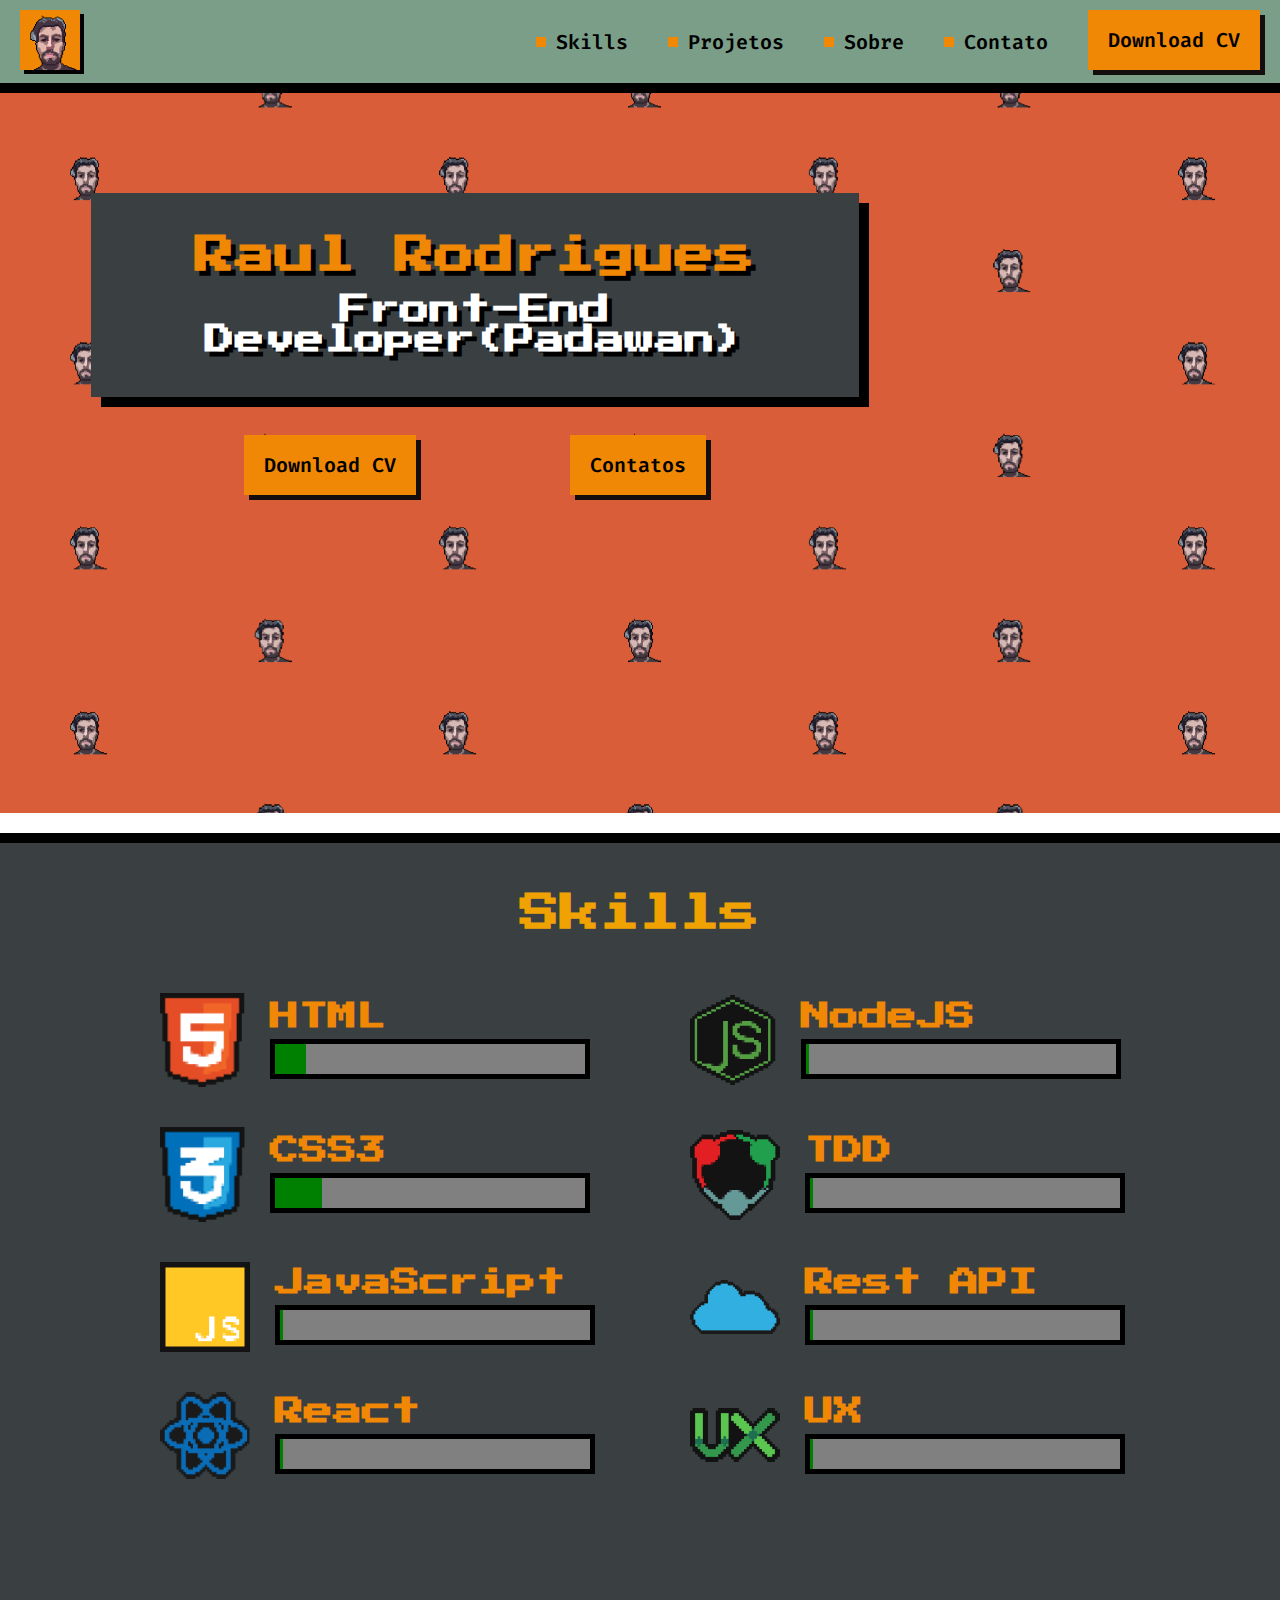
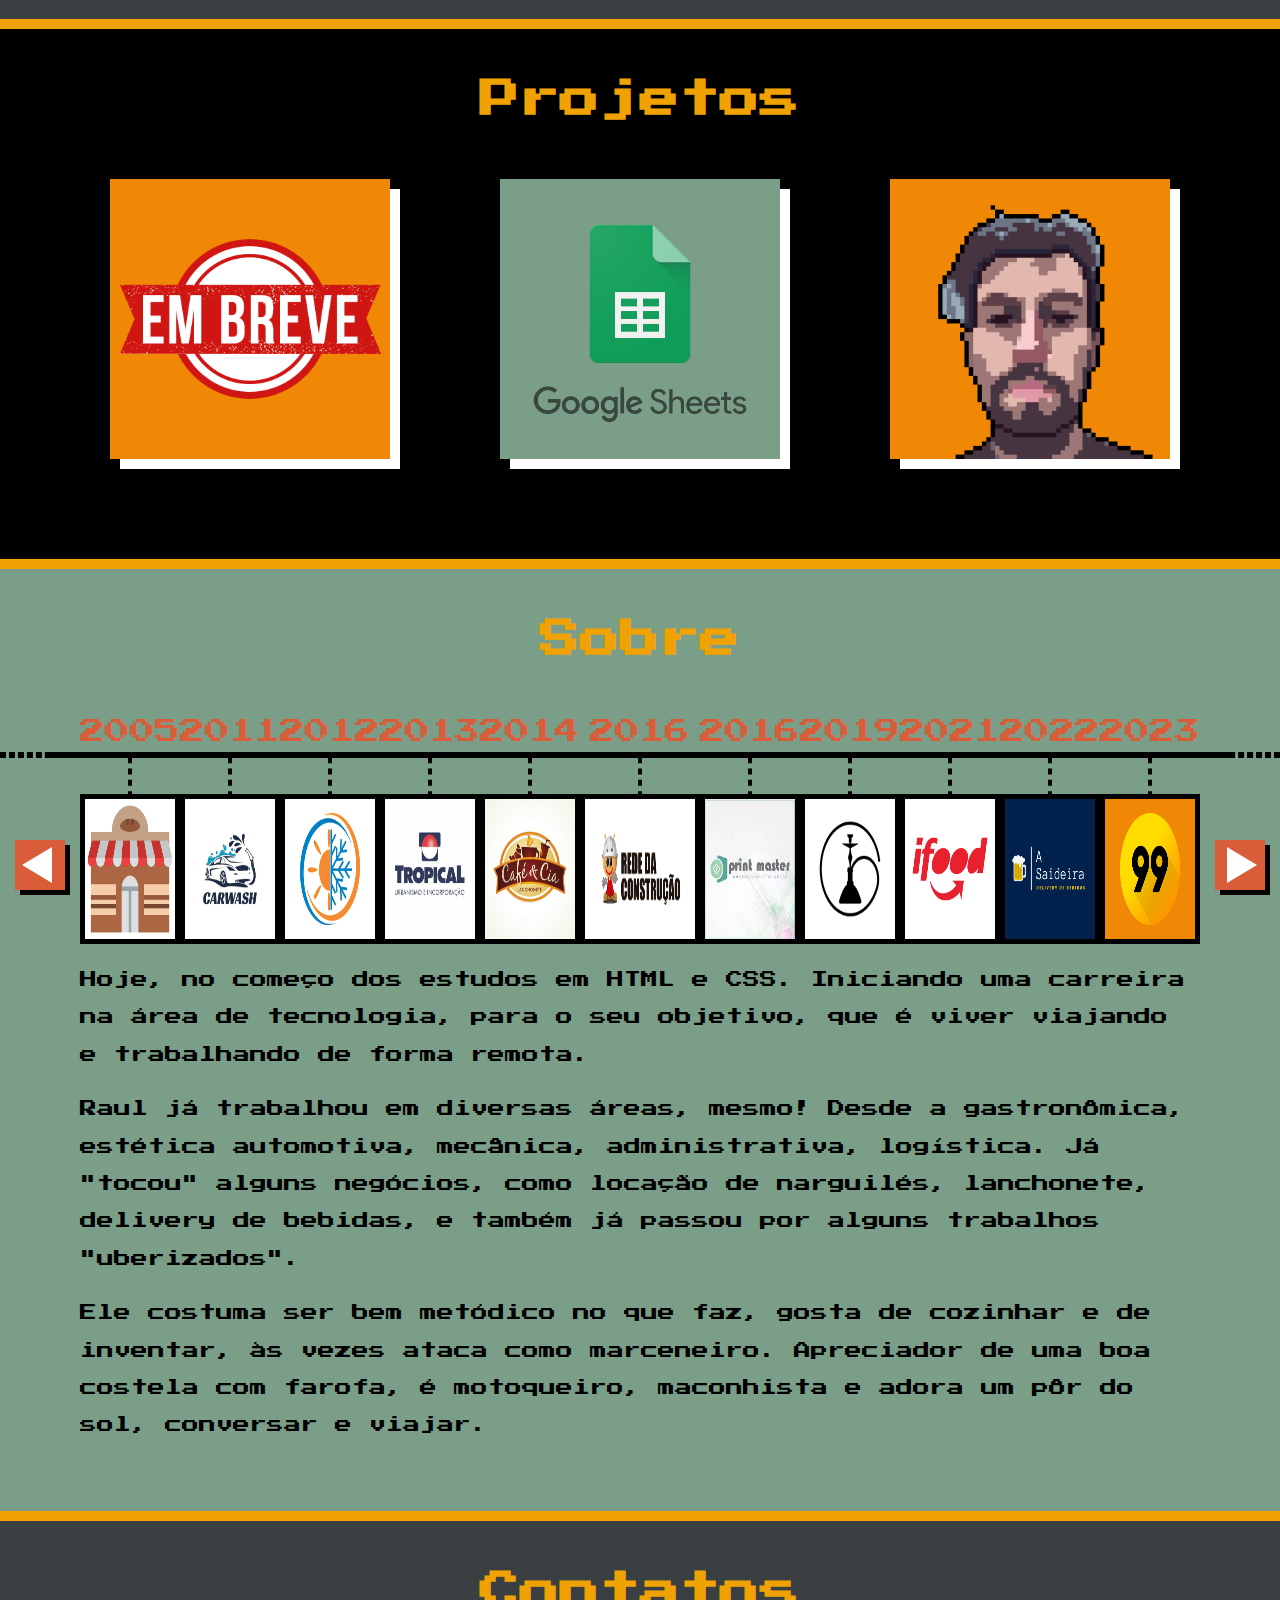
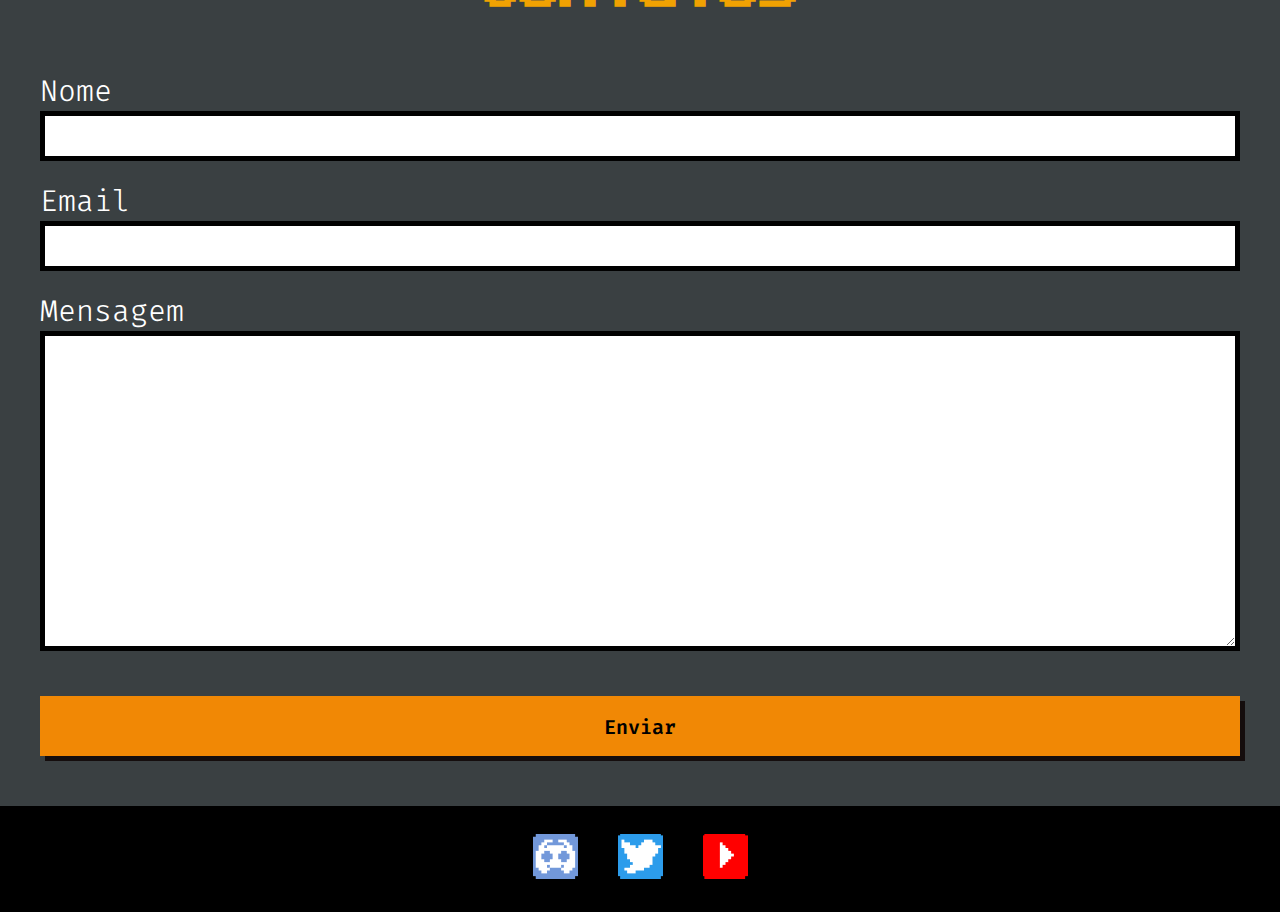
==== index.html @ ab1660cf "Add attribute required in the fields in MAIN-FORM" ====
<!DOCTYPE html>
<html lang="pt-BR">
        <meta charset="utf-8"> 
        <title>Raul R.L.</title> 
        
        <link rel="preconnect" href="https://fonts.googleapis.com">
        <link rel="preconnect" href="https://fonts.gstatic.com" crossorigin>
        <link href="https://fonts.googleapis.com/css2?family=Fira+Code:wght@300..700&family=Press+Start+2P&display=swap" rel="stylesheet">
        
        <link rel="stylesheet" href="CSS/reset.css">
        <link rel="stylesheet" href="CSS/index.css">
        <link rel="stylesheet" href="CSS/components/main-title.css">
        <link rel="stylesheet" href="CSS/components/main-subtitle.css">
        <link rel="stylesheet" href="CSS/components/main-box.css">
        <link rel="stylesheet" href="CSS/components/main-button.css">
        <link rel="stylesheet" href="CSS/components/main-action.css">
        <link rel="stylesheet" href="CSS/components/main-header.css">
        <link rel="stylesheet" href="CSS/components/main-banner.css">
        <link rel="stylesheet" href="CSS/components/main-section.css">
        <link rel="stylesheet" href="CSS/components/skill-tec.css">
        <link rel="stylesheet" href="CSS/components/progress-bar.css">
        <link rel="stylesheet" href="CSS/components/wrapper-skill.css">
        <link rel="stylesheet" href="CSS/components/card-project.css">
        <link rel="stylesheet" href="CSS/components/wrapper-card.css">
        <link rel="stylesheet" href="CSS/components/profile-description.css">
        <link rel="stylesheet" href="CSS/components/button-arow.css">
        <link rel="stylesheet" href="CSS/components/node-card.css">
        <link rel="stylesheet" href="CSS/components/main-carousel.css">
        <link rel="stylesheet" href="CSS/components/main-footer.css">
        <link rel="stylesheet" href="CSS/components/main-label.css">
        <link rel="stylesheet" href="CSS/components/main-input.css">
        <link rel="stylesheet" href="CSS/components/main-form.css">
    </head>     

    <body> 
        <header class="main-header"> 
            <img class="avatar" src="assets/img/avatar-do-raul.png" 
            alt="Avatar do Raul"
            height="60px"
            width="60px"> 

            <nav> 
                <a class="main-action" href="" lang="en">Skills</a>
                <a class="main-action" href="">Projetos</a> 
                <a class="main-action" href="">Sobre</a>
                <a class="main-action" href="">Contato</a>
                <a class="main-button" href="" lang="en">Download CV</a>
            </nav>
        </header>

        <section class="main-banner">
            <div class="wrapper">
                <div class="main-box">
                    <h1 class="main-title">Raul Rodrigues</h1>
                    <h2 class="main-subtitle">Front-End Developer(Padawan)</h2>
                </div>
                <div class="navigation">
                    <a class="main-button" href="" lang="en">Download CV</a>
                    <a class="main-button" href="">Contatos</a>
                </div>
            </div>
        </section>

        <section class="main-section -skills">
            <h1 class="main-title -second">Skills</h1>
            
            <div class="wrapper-skill">
                <!--skill HTML-->
                <article class="skill-tec">
                    <img class="icon" src="img/ico_html5.png" alt="Logo do HTML5 em pixel art">
                    <div class="right">
                        <h3 class="title">HTML</h3>
                        <progress class="progress-bar" max="100" value="10">10%</progress>
                    </div>
                </article>
                <!--skill NodeJS-->
                <article class="skill-tec">
                    <img class="icon" src="img/ico_nodejs.png" alt="Logo do NodeJS em pixel art">
                    <div class="right">
                        <h3 class="title">NodeJS</h3>
                        <progress class="progress-bar" max="100" value="01">1%</progress>
                    </div>
                </article>
                <!--skill CSS3-->
                <article class="skill-tec">
                    <img class="icon" src="img/ico_css3.png" alt="Logo do CSS3 em pixel art">
                    <div class="right">
                        <h3 class="title">CSS3</h3>
                        <progress class="progress-bar" max="100" value="15">15%</progress>
                    </div>
                </article>
                <!--skill TDD-->
                <article class="skill-tec">
                    <img class="icon" src="img/ico_tdd.png" alt="Logo do TDD em pixel art">
                    <div class="right">
                        <h3 class="title">TDD</h3>
                        <progress class="progress-bar" max="100" value="01">1%</progress>
                    </div>
                </article>
                <!--skill JavaScript-->
                <article class="skill-tec">
                    <img class="icon" src="img/ico_js.png" alt="Logo do JavaScript em pixel art">
                    <div class="right">
                        <h3 class="title">JavaScript</h3>
                        <progress class="progress-bar" max="100" value="01">1%</progress>
                    </div>
                </article>
                <!--skill Rest API-->
                <article class="skill-tec">
                    <img class="icon" src="img/ico_restapi.png" alt="Logo do Rest API em pixel art">
                    <div class="right">
                        <h3 class="title">Rest API</h3>
                        <progress class="progress-bar" max="100" value="01">1%</progress>
                    </div>
                </article>
                <!--skill React-->
                <article class="skill-tec">
                    <img class="icon" src="img/ico_react.png" alt="Logo do React em pixel art">
                    <div class="right">
                        <h3 class="title">React</h3>
                        <progress class="progress-bar" max="100" value="01">1%</progress>
                    </div>
                </article>
                <!--skill UX-->
                <article class="skill-tec">
                    <img class="icon" src="img/ico_ux.png" alt="Logo do UX em pixel art">
                    <div class="right">
                        <h3 class="title">UX</h3>
                        <progress class="progress-bar" max="100" value="01">1%</progress>
                    </div>
                </article>
            </div>
        </section>
            
        <section class="main-section -projetos">
            <h2 class="main-title -second">Projetos</h2>

            <div class="wrapper-card">
                <a href="">
                    <figure class="card-project">
                        <img class="logo" src="img/logo-em-breve-png.png" alt="Logo em breve"
                        width= 100% >
                    </figure>
                </a>
                <a href="https://docs.google.com/spreadsheets/d/1uzNemwDamrxX266vYP1bfCJoZHPZT1kQfquSWmNqD5s/edit#gid=733458456" target="_blank">
                    <figure class="card-project -card-minha-planilha">
                        <img class="logo" src="img/logo-google-planilhas.png" alt="Logo do Google Planilhas"
                        width= 100%>
                    </figure>
                </a>
                <a href="https://nonick42.github.io/HTML-e-CSS-feliz/">
                    <figure class="card-project">
                        <img class="logo" src="img/avatar-do-raul.png" alt="Avatar do Raul"
                        height="280px"
                        width="280px">
                    </figure>
                </a>
            </div>
        </section>

        <section class="main-section -sobre">
            <h2 class="main-title -second">Sobre</h2>
            
        <section class="main-carousel">
            <button class="button-arrow -left"><span class="content">Voltar</span></button>

            <div class="items-carousel">
                <div class="scroll-carousel">
                    <!--2005-PADARIA-->
                    <figure class="node-card">
                        <figcaption class="title">2005</figcaption>
                        <div class="logo -bg-white">
                            <img src="img/logo-padaria.png" alt="Logo da Padaria"
                            width= 100%
                            height= 100% 
                            >
                        </div>
                    </figure>
                    <!--2011-LAVA-JATO-->
                    <figure class="node-card">
                        <figcaption class="title">2011</figcaption>
                        <div class="logo -bg-white">
                            <img src="img/logo-lava-jato.jpg" alt="Logo do Lava-Jato"
                            width= 100%
                            height= 100% 
                            >
                        </div>
                    </figure>
                    <!--2012-KEY AR CONDICIONADO-->
                    <figure class="node-card">
                        <figcaption class="title">2012</figcaption>
                        <div class="logo -bg-white -padding-sides">
                            <img src="img/logo-ar-condicionado.png" alt="Logo do Key Ar Condicionado"
                            height= 80% 
                            width= 100%
                            >
                        </div>
                    </figure>
                    <!--2013-TROPICAL IMOVEIS-->
                    <figure class="node-card">
                        <figcaption class="title">2013</figcaption>
                        <div class="logo">
                            <img src="img/logo-tropical.jpg" alt="Logo da Tropical Imoveis"
                            height="100%"
                            width="100%"
                            >
                        </div>
                    </figure>
                    <!--2014-LANCHONETE-->
                    <figure class="node-card">
                        <figcaption class="title">2014</figcaption>
                        <div class="logo">
                            <img src="img/logo-lanchonete.jpg" alt="Logo da lanchonete"
                            height="100%"
                            width="100%"
                            >
                        </div>
                    </figure>
                    <!--2016-REDE DA CONSTRUÇÃO-->
                    <figure class="node-card">
                        <figcaption class="title">2016</figcaption>
                        <div class="logo">
                            <img src="img/logo-rede-da-construcao.png" alt="Logo da Rede da contrução"
                            height="100%"
                            width="100%"
                            >
                        </div>
                    </figure>
                    <!--2017-PRINT MASTER-->
                    <figure class="node-card">
                        <figcaption class="title">2016</figcaption>
                        <div class="logo">
                            <img src="img/logo-print-master.jfif" alt="Logo da Print Master"
                            height="100%"
                            width="100%"
                            >
                        </div>
                    </figure>
                    <!--2019-NARGUILES-->
                    <figure class="node-card">
                        <figcaption class="title">2019</figcaption>                            
                        <div class="logo">
                            <img src="img/logo-narguile.jpg" alt="Logo do Narguilé"
                            height="100%"
                            width="100%"
                            >
                        </div>
                    </figure>
                    <!--2021-IFOOD-->
                    <figure class="node-card ">
                        <figcaption class="title">2021</figcaption>
                        <div class="logo -bg-white">
                            <img src="img/logo-ifood.png" alt="Logo do Ifood"
                            height="100%"
                            width="100%"
                            >
                        </div>
                    </figure>
                    <!--2022-DISTRIBUIDORA-->
                    <figure class="node-card">
                        <figcaption class="title">2022</figcaption>
                        <div class="logo">
                            <img src="img/logo-a-saideira-distr.png" alt="Logo da A Saideira"
                            height="100%"
                            width="100%"
                            >
                        </div>
                    </figure>
                    <!--2023-99-->
                    <figure class="node-card">
                        <figcaption class="title">2023</figcaption>
                        <div class="logo -padding-sides">
                            <img src="img/logo-99.png" alt="Logo da 99"
                            height="80%"
                            width="100%"
                            >
                        </div>
                    </figure>
                </div>
            </div>

                <button class="button-arrow -rigth"><span class="content">Avançar</span></button>
            </section>

            <div class="profile-description">
                <p>Hoje, no começo dos estudos em HTML e CSS. Iniciando uma carreira na área de tecnologia, 
                para o seu objetivo, que é viver viajando e trabalhando de forma remota.</p>
                <p>Raul já trabalhou em diversas áreas, mesmo! Desde a gastronômica, estética automotiva, mecânica, 
                administrativa, logística. Já "tocou" alguns negócios, como locação de narguilés, lanchonete, 
                delivery de bebidas, e também já passou por alguns trabalhos "uberizados".</p>
                <p>Ele costuma ser bem metódico no que faz, gosta de cozinhar e de inventar, às vezes ataca como marceneiro. 
                Apreciador de uma boa costela com farofa, é motoqueiro, maconhista e adora um pôr do sol, 
                conversar e viajar.</p>
            </div>
        </section>

        <section class="main-section -contatos">
            <h2 class="main-title -second">Contatos</h2>

            <form class="main-form">
                <label class="main-label" for="nome">Nome</label>
                <input class="main-input" id="nome" type="text" required>

                <label class="main-label" for="email">Email</label>
                <input class="main-input" id="email" type="email" required>

                <label class="main-label" for="mensagem">Mensagem</label>
                <textarea class="main-input -textarea" id="mensagem" required></textarea>

                <button class="main-button -enviar" type="submit">Enviar</button>
            </form>

        </section>

        <footer class="main-footer">
            <a class="action" href="" target="_blank">
                <img src="img/icon-discord.png" alt="Logo do Discord em pixel art">
            </a>
            <a class="action" href="">
                <img src="img/icon-twitter.png" alt="Logo do Twitter em pixel art">
            </a>
            <a class="action" href="">
                <img src="img/icon-youtube.png" alt="Logo do YouTube em pixel art">
            </a>
        </footer>

        <script src="JavaScript/components/main-carousel.js"></script>
    </body>
</html>
---- CSS/components/main-title.css ----
.main-title {
    font-family: "Press Start 2P", sans-serif;
    color: #F18805;
    font-size: 40px;
    text-shadow: 5px 5px 0px #000;
}

.main-title.-second {
    font-family: "Press Start 2P", sans-serif;
    color: #F0A202;
    text-shadow: none;
    text-align: center;
}
---- CSS/components/main-subtitle.css ----
.main-subtitle {
    font-family: "Press Start 2P", sans-serif;
    color: #fff;
    font-size: 30px;
    text-shadow: 5px 5px 0px #000;
}
---- CSS/components/main-box.css ----
.main-box {
    display: inline-block;
    background-color: #3A4042;
    box-shadow: 10px 10px 0px #000 ;
    text-align: center;
    padding: 42px 20px;
}

.main-box .main-title {
    margin-bottom: 20px;
}
---- CSS/components/main-button.css ----
.main-button {
    display: inline-block;
    background-color: #F18805;
    height: 60px;
    line-height: 60px;
    padding-right: 20px;
    padding-left: 20px;
    box-shadow: 5px 5px 0px #140d0d; 
    margin: 0px;
    transition: transform 100ms linear;
    font-size: 20px;
    font-weight: 600;
    text-decoration: none;
    color: #000;
    cursor: pointer;
}

.main-button:hover {
    transform: scale(1.07);
}

.main-button.-enviar {
    width: 100%;
}

.main-button.-enviar:hover {
    transform: scale(1.01);
}
---- CSS/components/main-action.css ----
.main-action { 
    display: inline-flex;
    align-items: center;
    color: #000; 
    font-size: 20px; 
    font-weight: 600;
    text-decoration: none;
    margin-right: 30px;
}

.main-action::before {
    content: "";
    background-color: #F18805; 
    height: 10px;
    width: 10px;
    margin-right: 10px;
}

.main-action:hover {
    transform: scale(1.04);
}
---- CSS/components/main-header.css ----
.main-header {
    display: flex;
    justify-content: space-between;
    background-color: #7B9E89;
    border-bottom: 10px solid #000;
    padding: 10px 20px 13px;
}

.avatar {
    box-shadow: 4px 4px 0px #000;
}
---- CSS/components/main-banner.css ----
.main-banner {
    box-sizing: border-box;
    background-image: url(../../assets/img/banner.png);
    background-repeat: no-repeat;
    background-size: 100%;
    height: 750px;
    border-bottom: 10px solid #000;
    padding-top: 100px;
    padding-left: 91px;
}

.main-banner .wrapper {
    display: flex;
    flex-direction: column;
    width: 768px;
}

.main-banner .main-box {
    margin-bottom: 38px;
}


.main-banner .navigation {
    display: flex;
    justify-content: space-evenly;
}
---- CSS/components/main-section.css ----
.main-section.-skills {
    background-color: #3A4042;
    padding-top: 50px;
    padding-bottom: 100px;
    border-bottom: 10px solid #F0A202;
}

.main-section.-projetos {
    background-color: #000;
    padding-top: 50px;
    padding-bottom: 100px;
    border-bottom: 10px solid #F0A202;
}

.main-section.-sobre {
    background-color: #7B9E89;
    padding-top: 50px;
    padding-bottom: 50px;
    border-bottom: 10px solid #F0A202;
}

.main-section .main-title {
    margin-bottom: 60px;
}

.main-section.-contatos {
    background-color: #3A4042;
    padding-top: 50px;
    padding-bottom: 50px;
}
---- CSS/components/skill-tec.css ----
.skill-tec {
    display: flex;
    align-items: center;
    font-family: "Press Start 2P", sans-serif;
    color: #F18805;
    font-size: 25px;
}

.skill-tec .icon {
    margin-right: 25px;
    width: 90px;
}

.skill-tec .title {
    margin-bottom: 08px;
}

.skill-tec .right {
    display: flex;
    flex-direction: column;
    justify-content: space-around;
}
---- CSS/components/progress-bar.css ----
.progress-bar {
    box-sizing: border-box;
    background-color: #fff;
    border: 5px solid #000;
    height: 40px;
}

.progress-bar::-webkit-progress-bar,
.progress-bar::-moz-progress-bar {
    background-color: #D95D39;
}
---- CSS/components/wrapper-skill.css ----
.wrapper-skill {
    display: flex;
    flex-wrap: wrap;
    max-width: 960px;
    margin-left: auto;
    margin-right: auto;
}

.wrapper-skill .skill-tec {
    width: 430px;
    margin-bottom: 40px;
}

.wrapper-skill .skill-tec:nth-child(odd) {
    margin-right: 100px;
}
.wrapper-skill .progress-bar {
    width: 320px;
}
---- CSS/components/card-project.css ----
.card-project {
    display: flex;
    justify-content: center;
    align-items: center;
    background-color: #F18805;
    width: 280px;
    height: 280px;
    box-shadow: 10px 10px 0px #fff;
}

.card-project.-card-minha-planilha {
background-color: #7B9E89;
}
---- CSS/components/wrapper-card.css ----
.wrapper-card {
    display: flex;
    justify-content: space-evenly;
}
---- CSS/components/profile-description.css ----
.main-section .profile-description {
    font-family: "Press Start 2P", sans-serif;
    color: #000;
    font-size: 17px;
    line-height: 220%;
    margin: 0px 80px;
}
---- CSS/components/button-arow.css ----
.button-arrow {
    background-color: #D95D39;
    height: 50px;
    width: 50px;
    box-shadow: 5px 5px 0px #000;
    cursor: pointer;
}

.button-arrow .content {
    display: none;
}

.button-arrow::before {
    content: "";
    display: block;
    box-sizing: border-box;
    height: 15px;
    width: 15px;
    border: 18px solid transparent;
    border-right: 30px solid #fff;
    transform: translateX(-17px);
}

.button-arrow.-rigth::before {
    transform: rotate(180deg) translate(-6px);
}
---- CSS/components/node-card.css ----
.node-card {
    display: inline-flex;
    flex-direction: column;
    align-items: center;
    position: relative;
}

/*MINHA SOLUÇÃO*/ /*
.node-card::before {
    content: "";
    box-sizing: border-box;
    height: 0px;
    width: 40px;
    margin-top: 50px;
    box-sizing: border-box;
    border: 2.5px dashed #000;
    transform: rotate(90deg) translateX(144%);
} */


/*SOLUÇÃO DO MARCO*/ 
.node-card::before {
    content: '';
    position: absolute;
    bottom: 0;
    box-sizing: border-box;
    height: 0px;
    width: 40px;
    border: 2.5px dashed #000;
    transform: rotate(90deg) translateX(-62%);
    bottom: 140px;
} 

.node-card .title {
    font-family: "Press Start 2P", sans-serif;
    font-size: 25px;
    font-weight: 400;
    color: #D95D39;
    margin-bottom: 50px;
}

.node-card .logo {
    display: flex;
    align-items: center;
    height: 140px;
    border: 5px solid #000;
    background-color: #F18805;
}

.node-card .logo.-padding-sides{
  padding: 0px 15px;  
    
}

.node-card .logo.-bg-white {
    background-color: #fff;
}
---- CSS/components/main-carousel.css ----
.main-carousel {
    display: flex;
    justify-content: space-between;
    position: relative;
    padding: 0px 80px;
    overflow: hidden;
}

.main-carousel::after {
    content: "";
    position: absolute;
    left: 50px;
    top: 33px;
    height: 6px;
    width: calc(100% - 100px);
    background-color: black;
}

.main-carousel::before {
    content: "";
    position: absolute;
    left: 0px;
    top: 33px;
    width: 100%;
    border: 3px dashed #000;
    box-sizing: border-box;
}

.main-carousel .button-arrow {
    position: absolute;
    bottom: 70px;
    transform: translateY(32%);
}

.main-carousel .button-arrow.-left {
    left: 15px;
}

.main-carousel .button-arrow.-rigth {
    right: 15px;
}

.main-carousel .items-carousel {
    width: 100%;
    overflow: hidden;
}

.main-carousel .scroll-carousel {
    display: flex;
    justify-content: space-between;
    transition: transform 100ms ease-in-out;
}
---- CSS/components/main-footer.css ----
.main-footer {
    display: flex;
    justify-content: center;
    background-color: #000;
    padding-top: 28px;
    padding-bottom: 28px;
}

.main-footer .action {
    margin-left: 20px;
    margin-right: 20px;
}
---- CSS/components/main-label.css ----
.main-label {
    color: #fff;
    font-size: 30px;
    font-weight: 300;
    line-height: 40px;
}
---- CSS/components/main-input.css ----
.main-input {
    box-sizing: border-box;
    border: 5px solid #000;
    font-size: 30px;
    height: 50px;
    width: 100%;
    padding-right: 5px;
    padding-left: 5px;
}

.main-input.-textarea {
    height: 320px;
}
---- CSS/components/main-form.css ----
.main-form {
    padding-left: 40px;
    padding-right: 40px;
}

.main-form .main-input {
    margin-bottom: 20px;
}

.main-form .main-input.-textarea {
    margin-bottom: 40px;
}
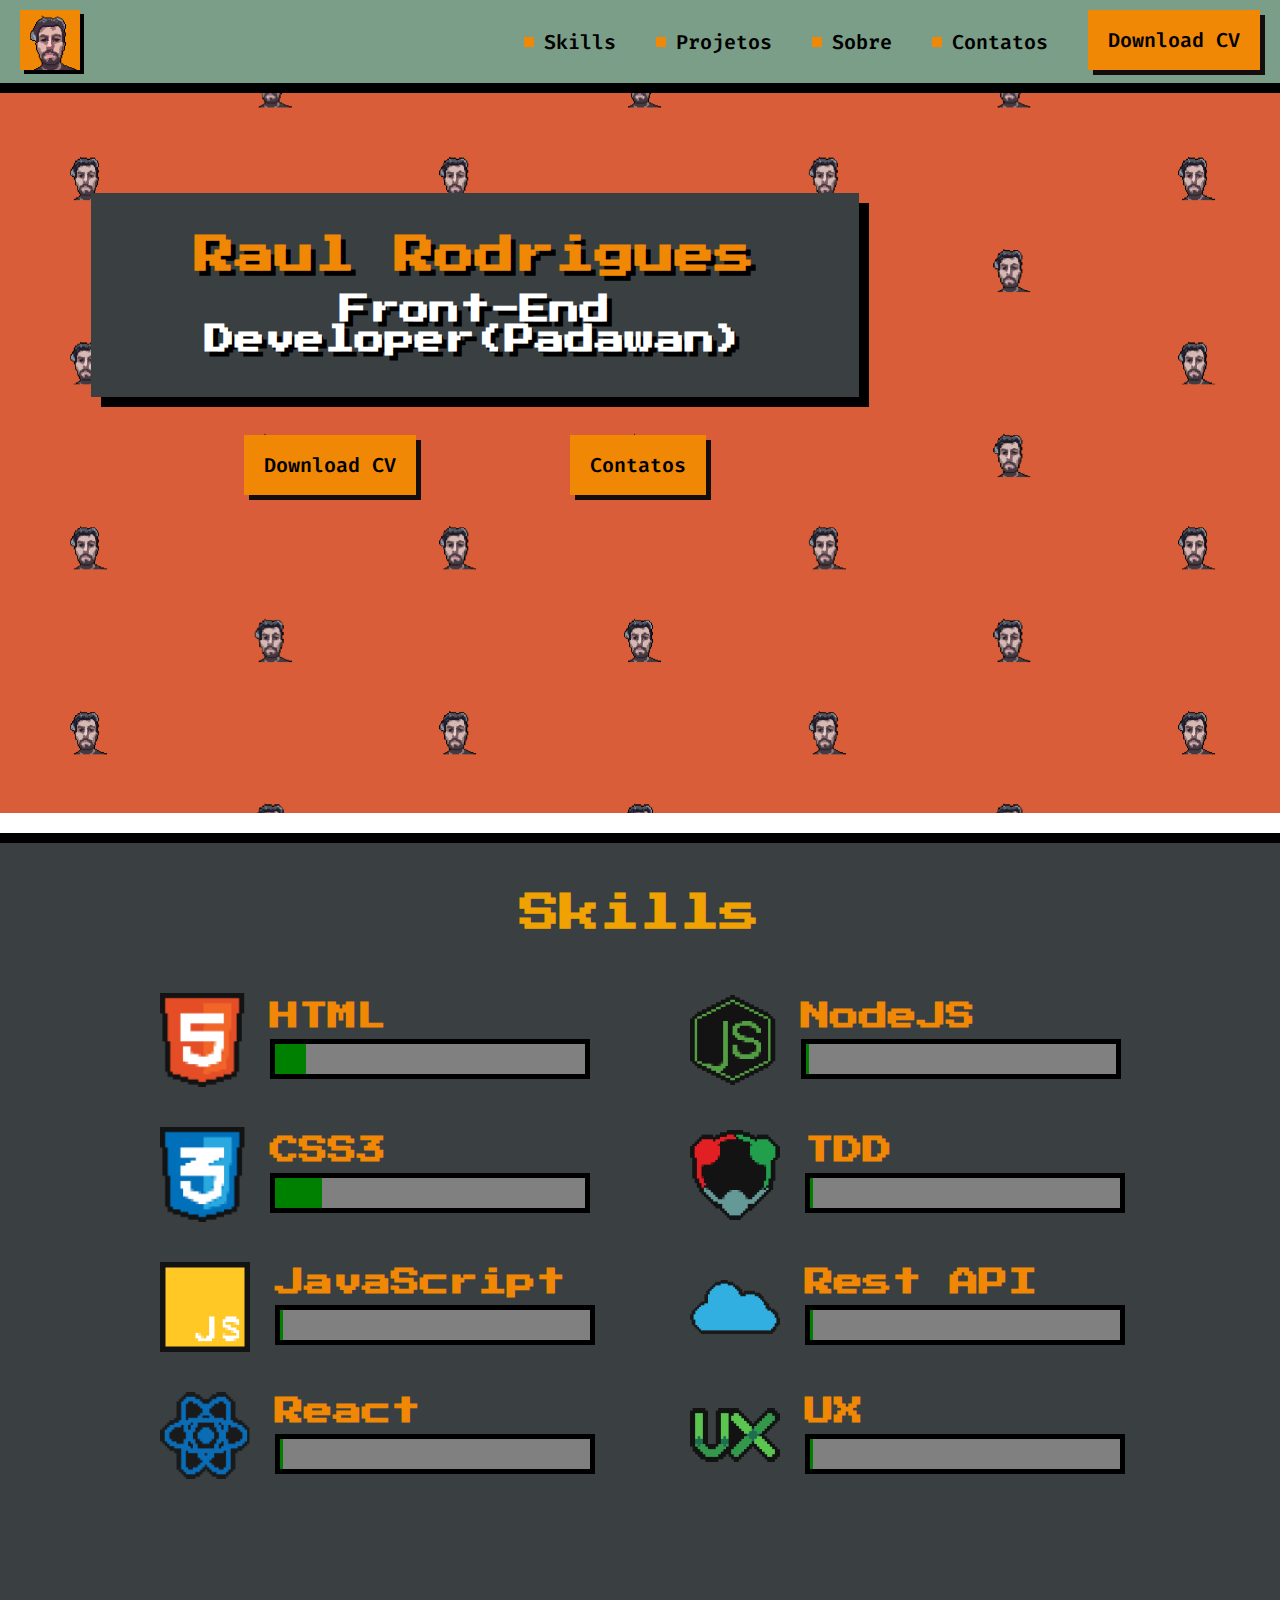
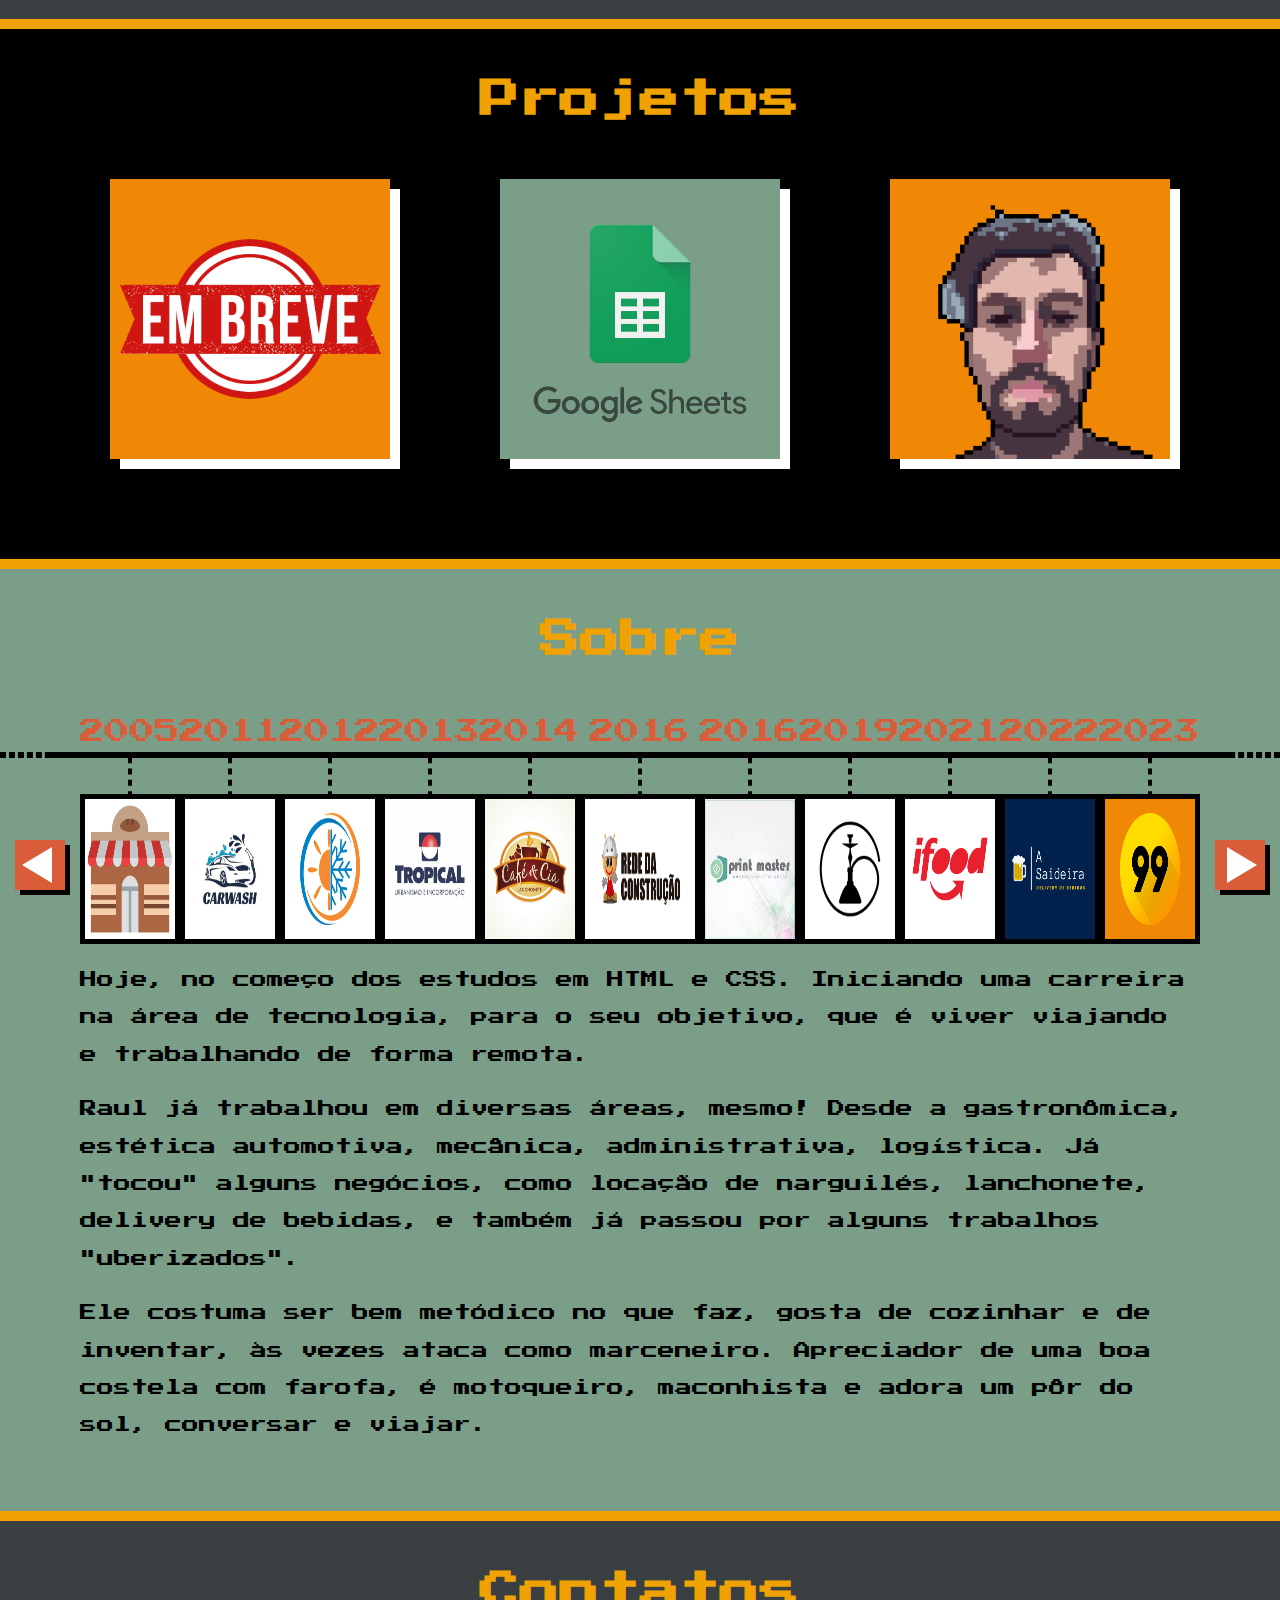
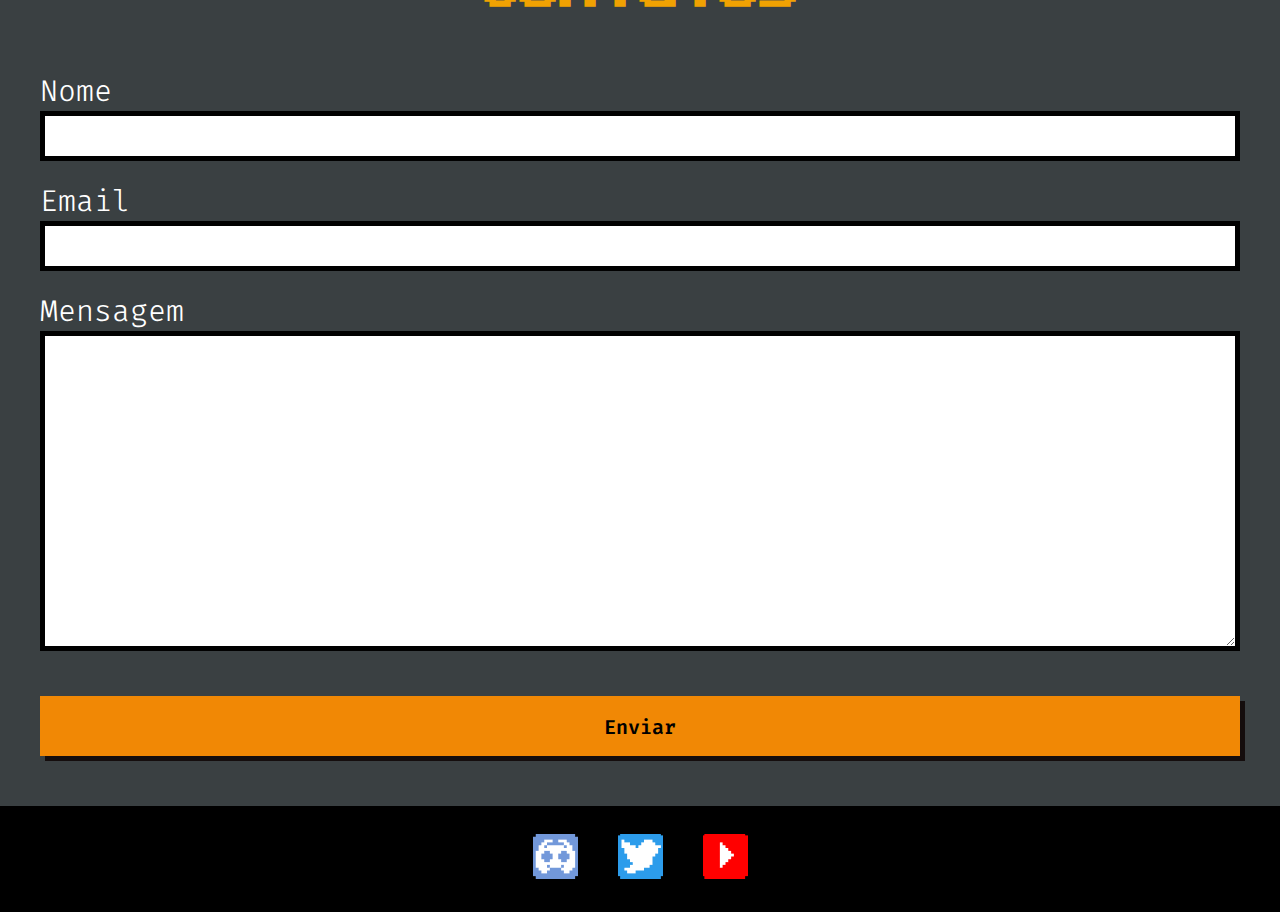
==== commit e0d5e8db: "Add link in href in navigation of the header" ====
--- a/index.html
+++ b/index.html
@@ -40,10 +40,10 @@
             width="60px"> 
 
             <nav> 
-                <a class="main-action" href="" lang="en">Skills</a>
-                <a class="main-action" href="">Projetos</a> 
-                <a class="main-action" href="">Sobre</a>
-                <a class="main-action" href="">Contato</a>
+                <a class="main-action" href="#skills" lang="en">Skills</a>
+                <a class="main-action" href="#projetos">Projetos</a> 
+                <a class="main-action" href="#sobre">Sobre</a>
+                <a class="main-action" href="#contatos">Contatos</a>
                 <a class="main-button" href="" lang="en">Download CV</a>
             </nav>
         </header>
@@ -56,12 +56,12 @@
                 </div>
                 <div class="navigation">
                     <a class="main-button" href="" lang="en">Download CV</a>
-                    <a class="main-button" href="">Contatos</a>
+                    <a class="main-button" href="#contatos">Contatos</a>
                 </div>
             </div>
         </section>
 
-        <section class="main-section -skills">
+        <section id="skills" class="main-section -skills">
             <h1 class="main-title -second">Skills</h1>
             
             <div class="wrapper-skill">
@@ -132,7 +132,7 @@
             </div>
         </section>
             
-        <section class="main-section -projetos">
+        <section id="projetos" class="main-section -projetos">
             <h2 class="main-title -second">Projetos</h2>
 
             <div class="wrapper-card">
@@ -158,7 +158,7 @@
             </div>
         </section>
 
-        <section class="main-section -sobre">
+        <section id="sobre" class="main-section -sobre">
             <h2 class="main-title -second">Sobre</h2>
             
         <section class="main-carousel">
@@ -294,7 +294,7 @@
             </div>
         </section>
 
-        <section class="main-section -contatos">
+        <section id="contatos" class="main-section -contatos">
             <h2 class="main-title -second">Contatos</h2>
 
             <form class="main-form">
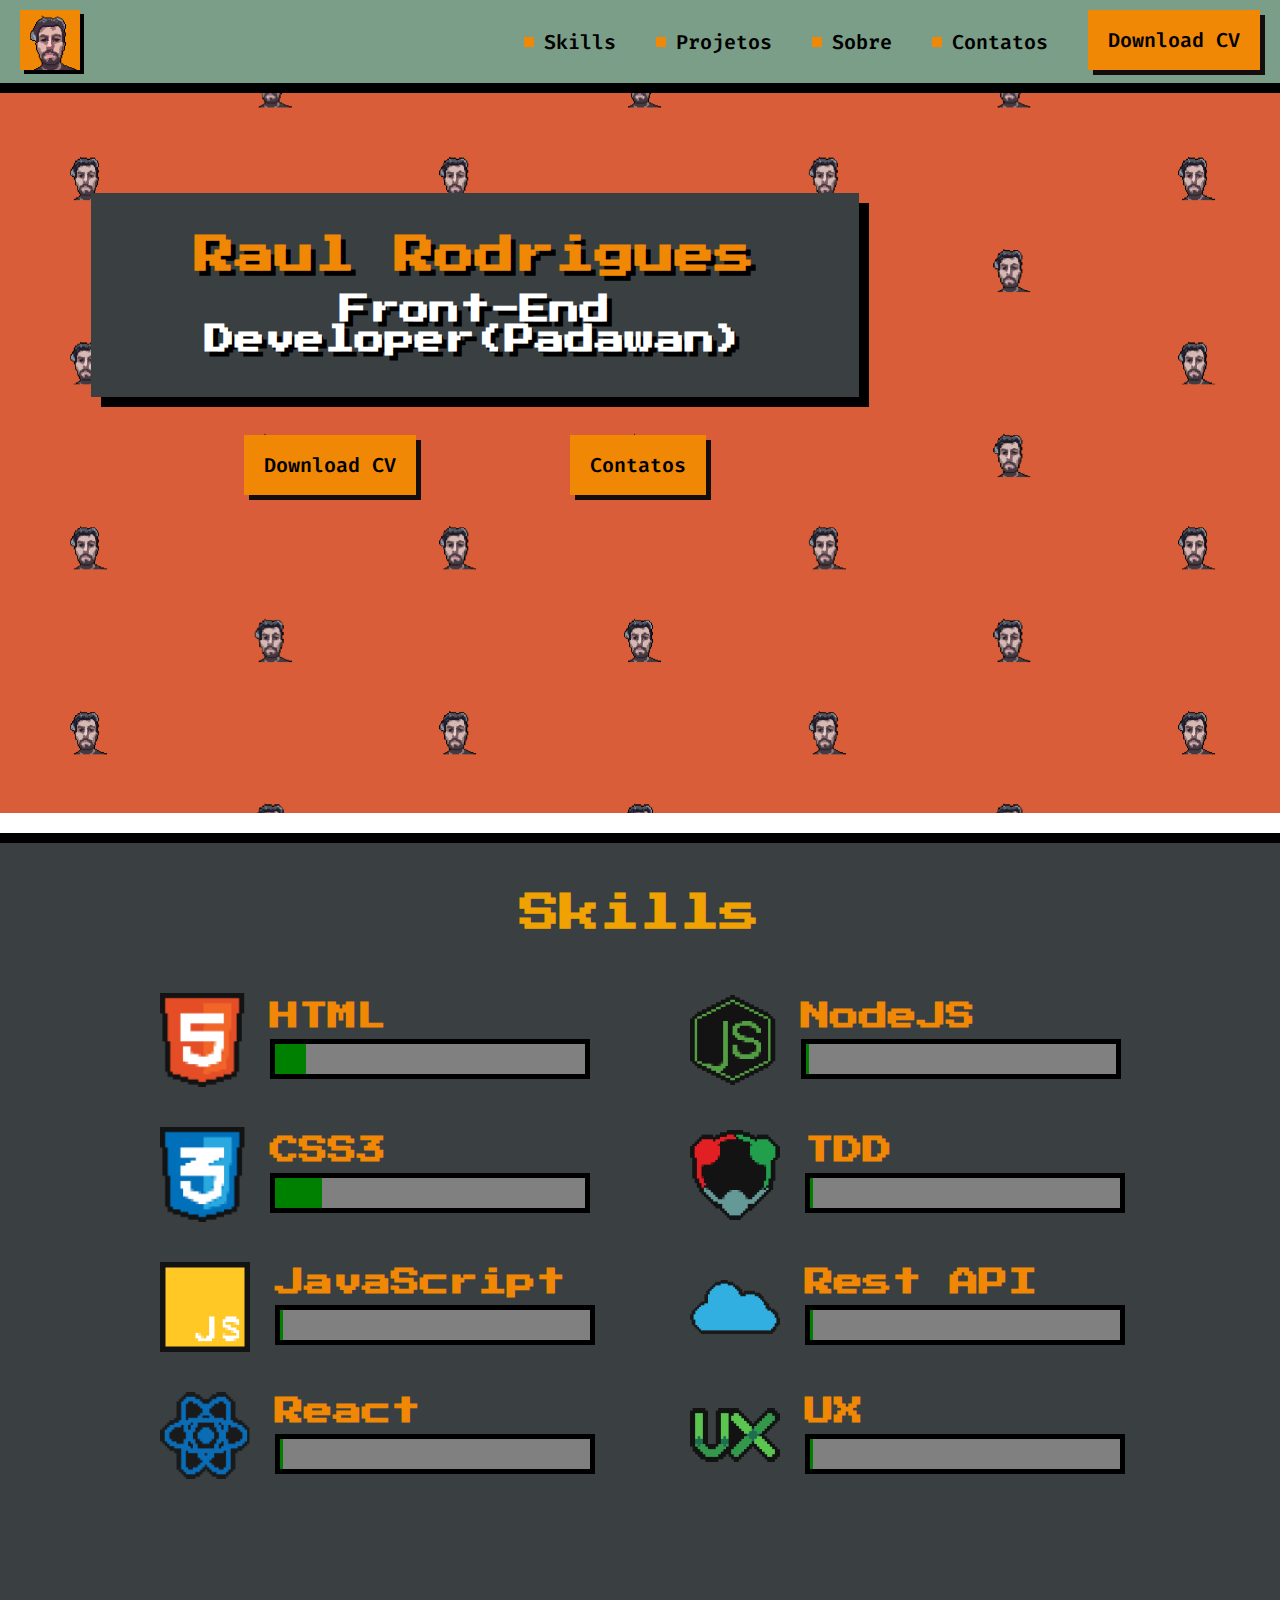
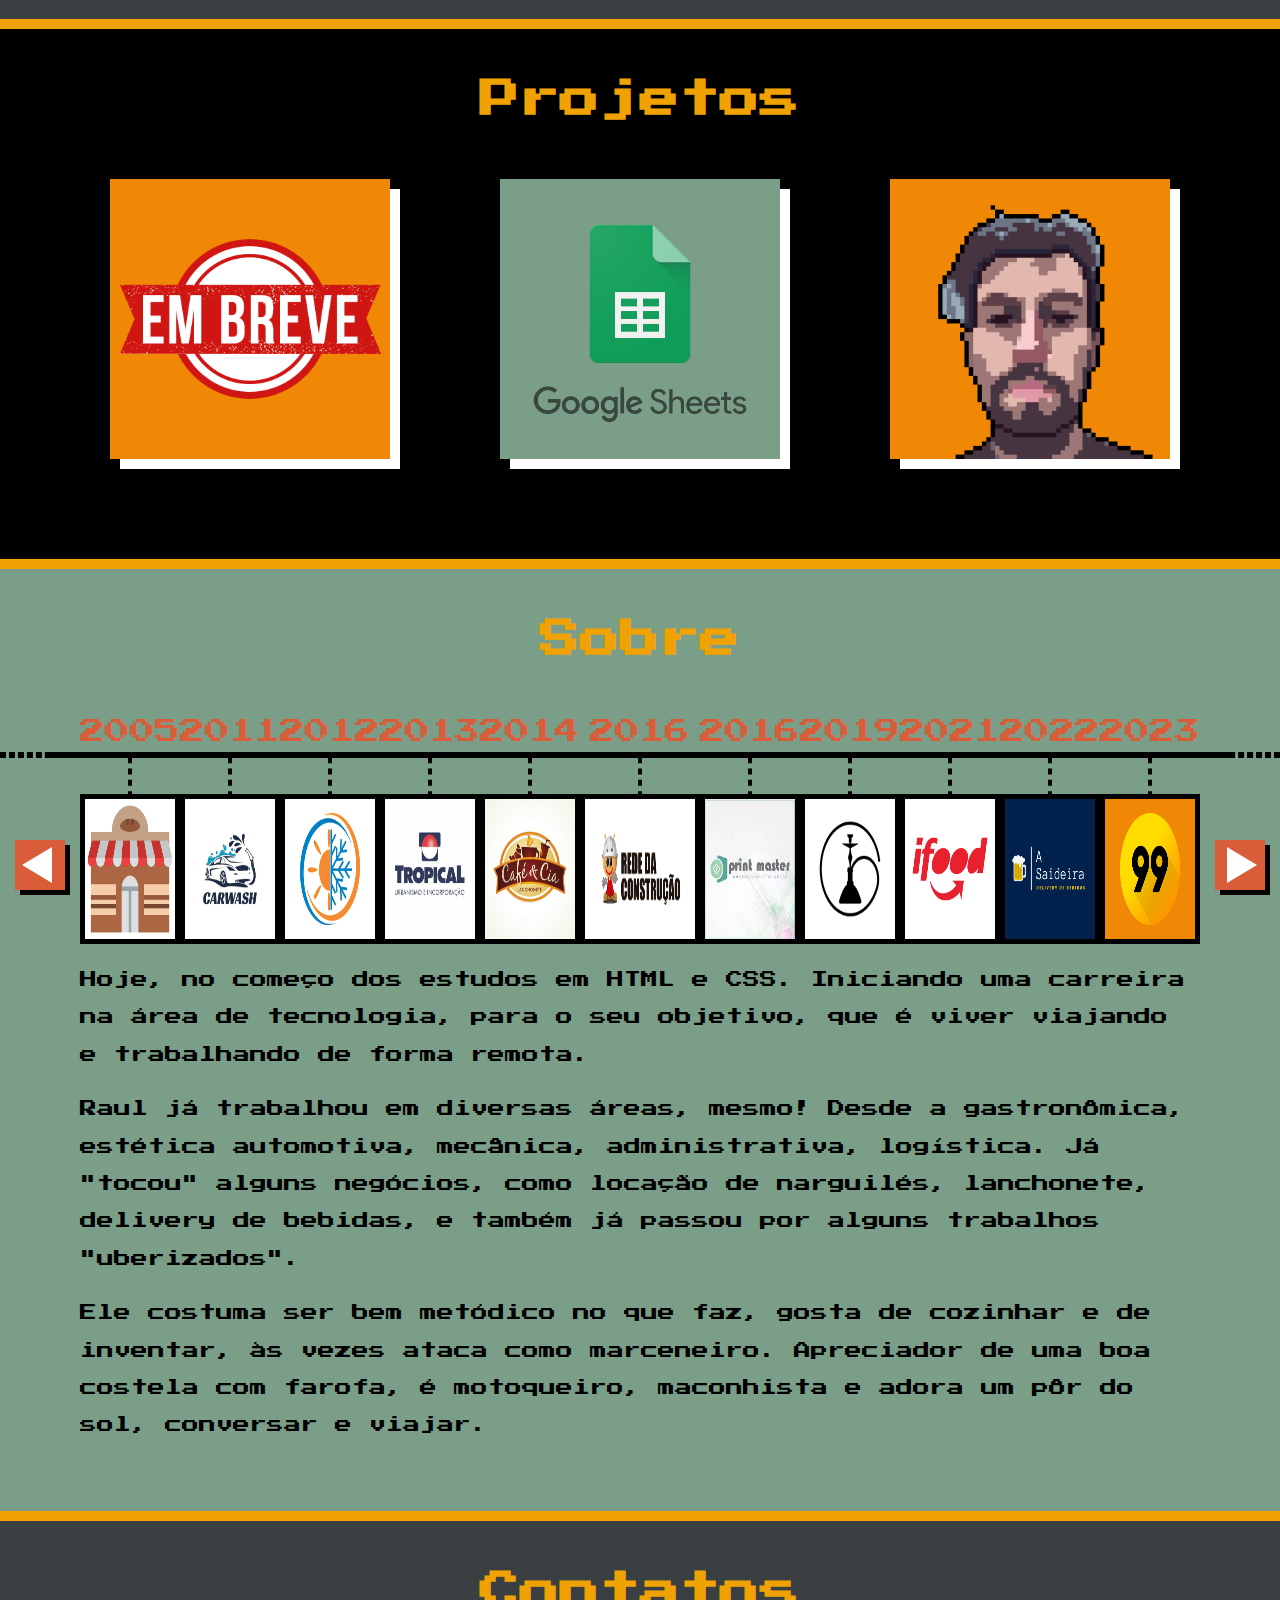
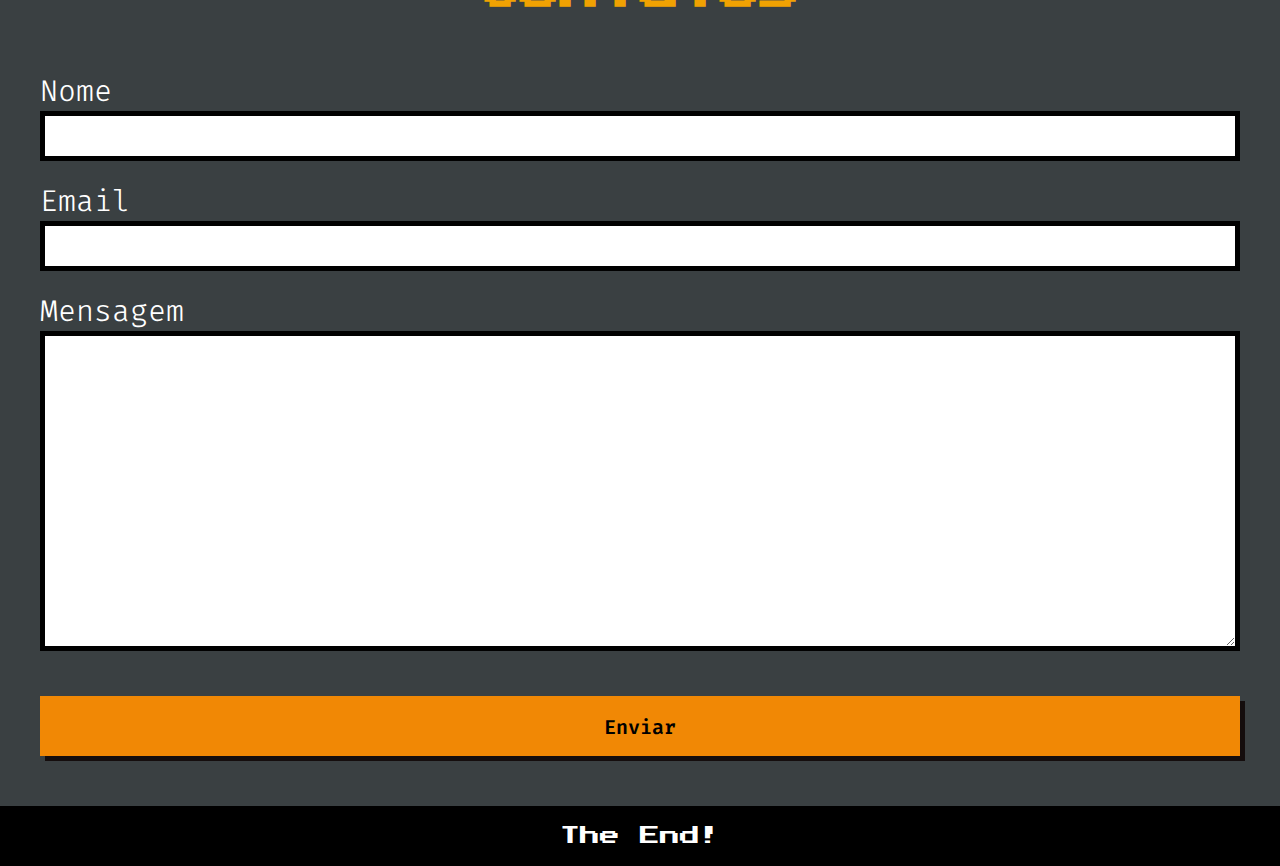
==== commit bd3474ab: "(Here begins my website customization without classes) Modification the MAIN-FOOTER" ====
--- a/index.html
+++ b/index.html
@@ -313,15 +313,7 @@
         </section>
 
         <footer class="main-footer">
-            <a class="action" href="" target="_blank">
-                <img src="img/icon-discord.png" alt="Logo do Discord em pixel art">
-            </a>
-            <a class="action" href="">
-                <img src="img/icon-twitter.png" alt="Logo do Twitter em pixel art">
-            </a>
-            <a class="action" href="">
-                <img src="img/icon-youtube.png" alt="Logo do YouTube em pixel art">
-            </a>
+            <h3 class="main-title -footer">The End!</h3>
         </footer>
 
         <script src="JavaScript/components/main-carousel.js"></script>
--- a/CSS/components/main-title.css
+++ b/CSS/components/main-title.css
@@ -12,3 +12,9 @@
     text-shadow: none;
     text-align: center;
 }
+
+.main-title.-footer {
+    color: #fff;
+    font-size: 20px;
+    font-weight: 50;
+}--- a/CSS/components/main-footer.css
+++ b/CSS/components/main-footer.css
@@ -2,8 +2,8 @@
     display: flex;
     justify-content: center;
     background-color: #000;
-    padding-top: 28px;
-    padding-bottom: 28px;
+    padding-top: 20px;
+    padding-bottom: 20px;
 }
 
 .main-footer .action {
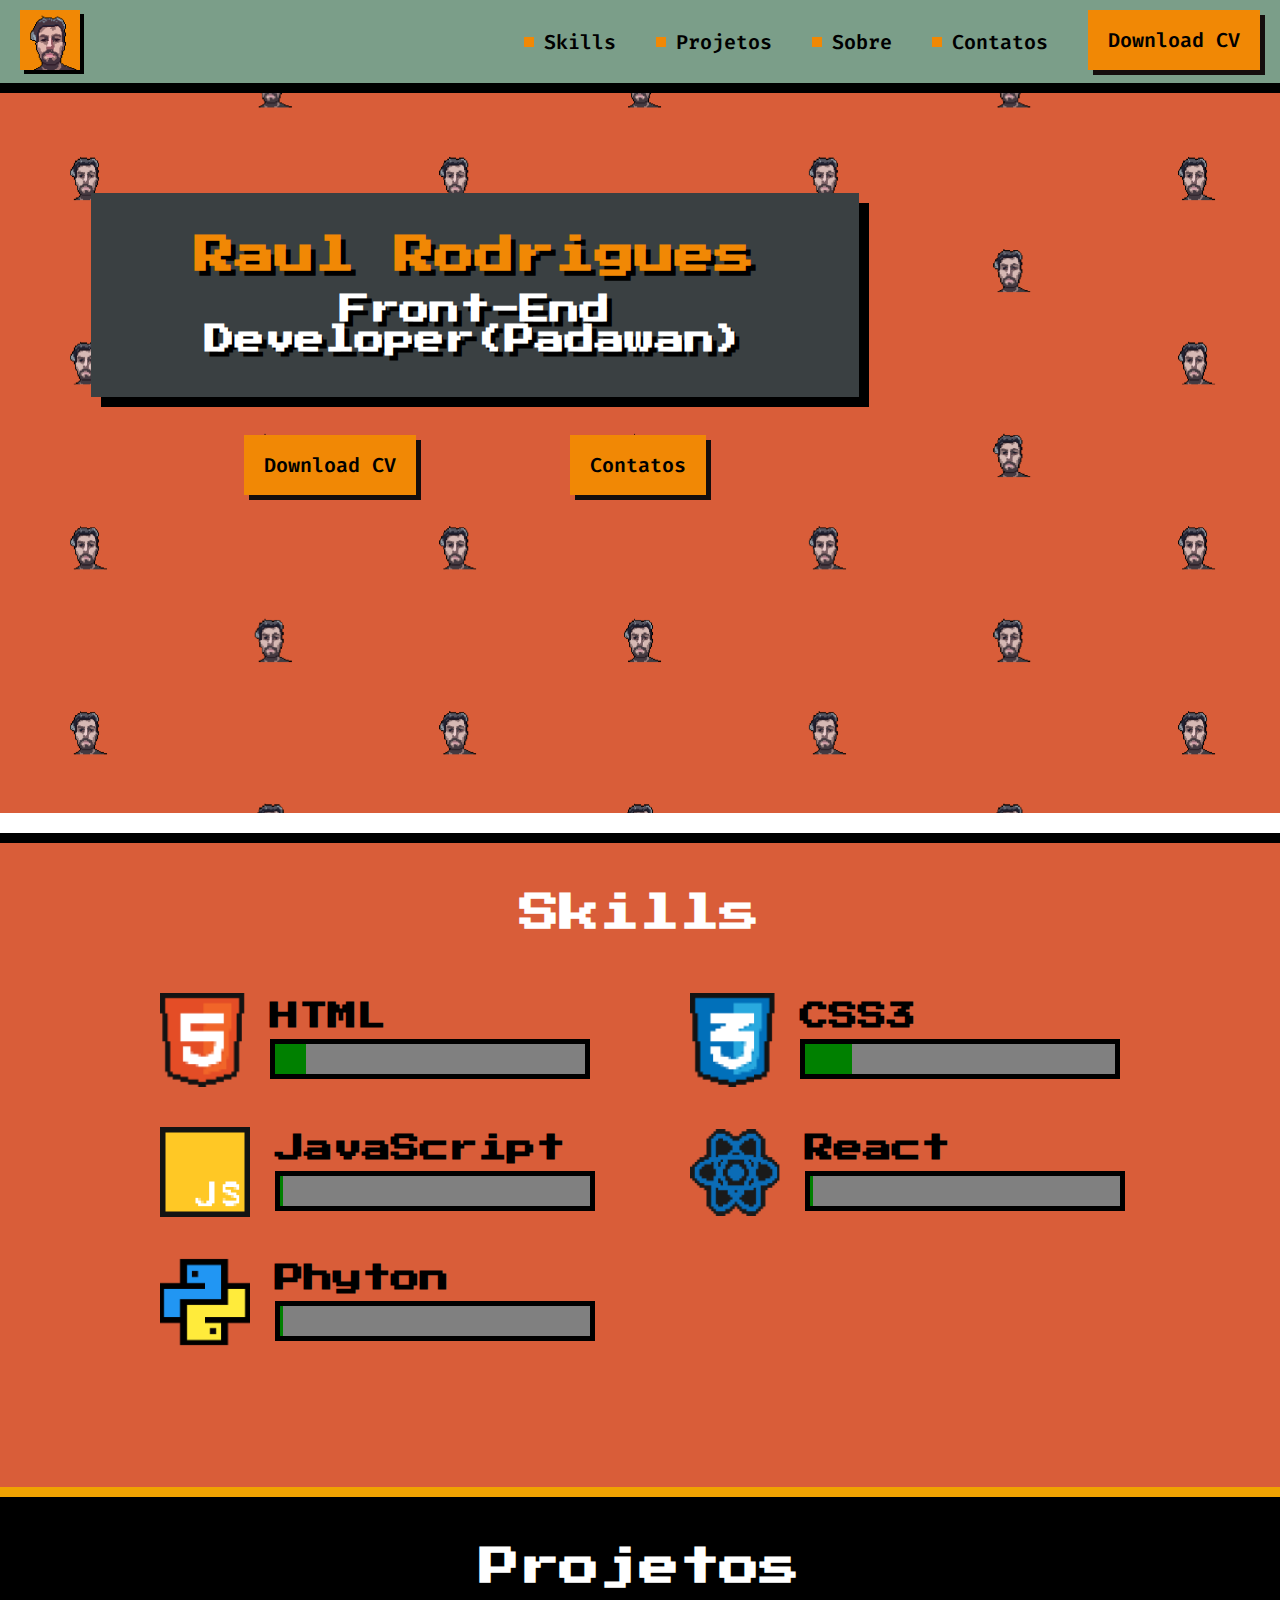
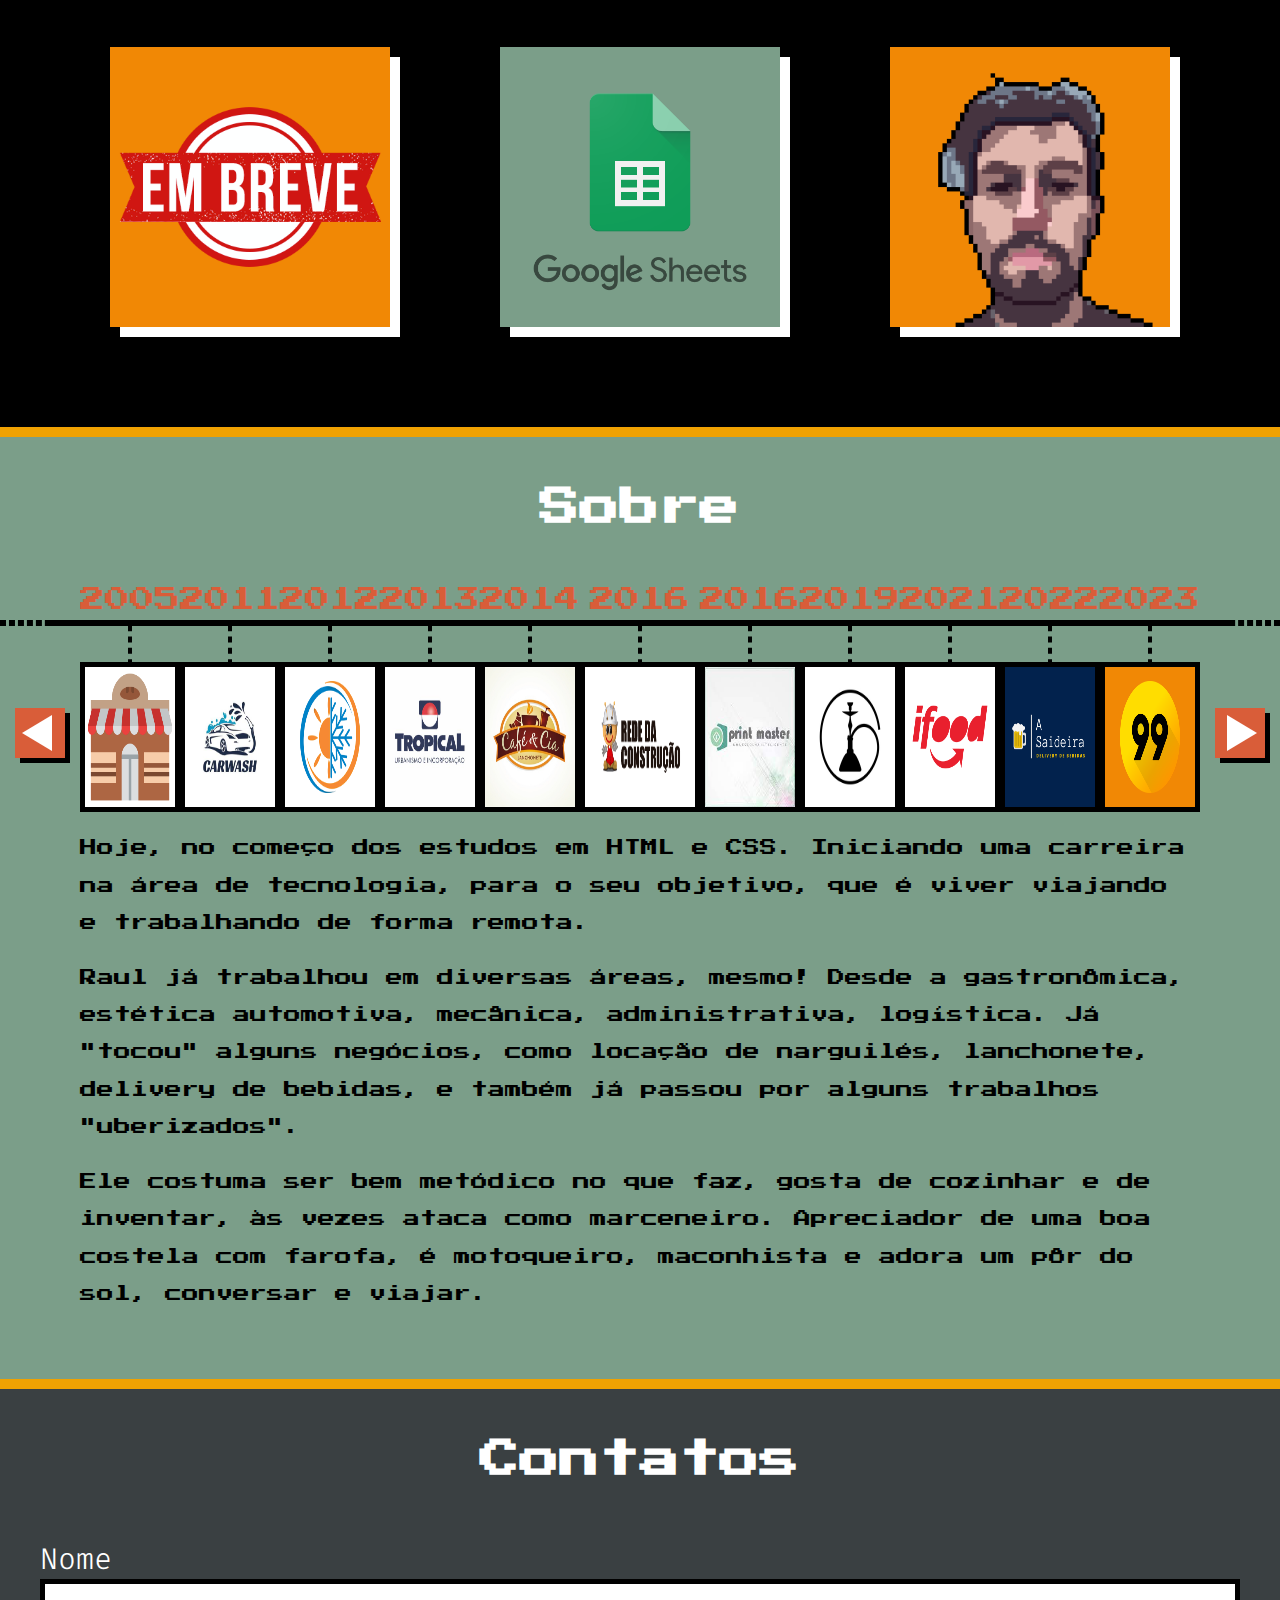
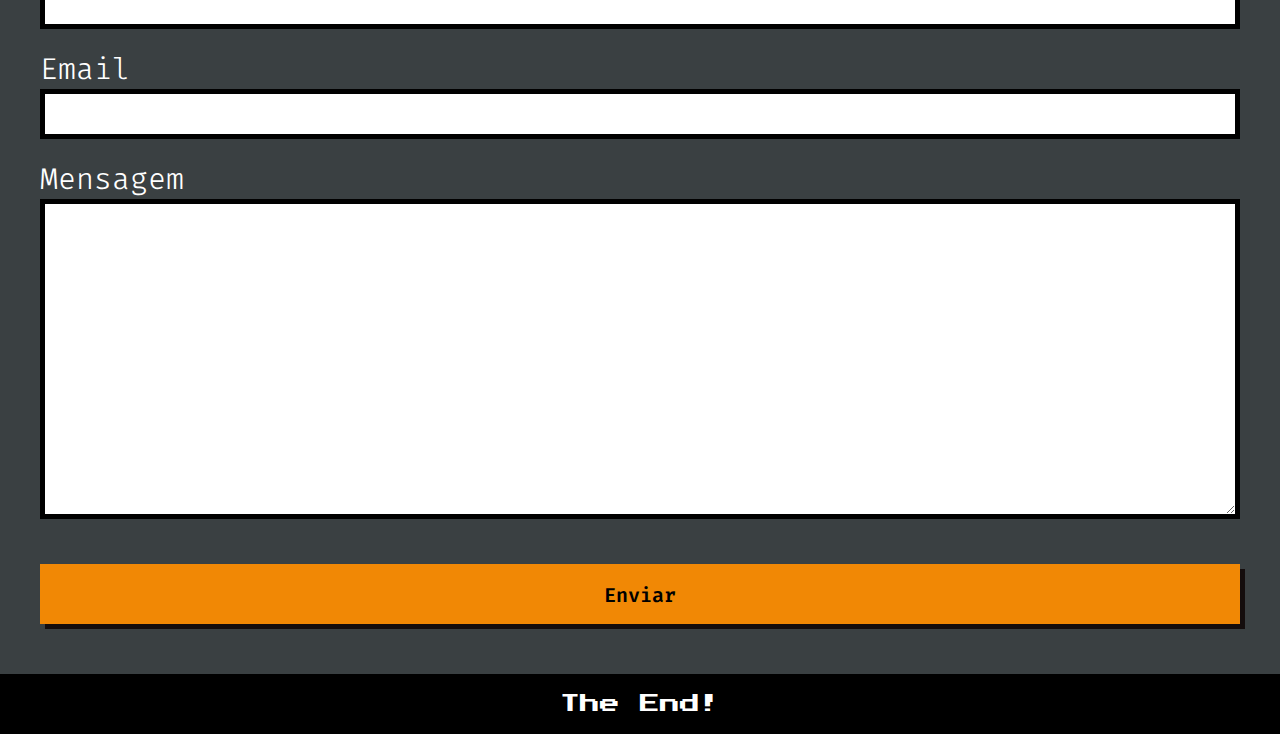
==== commit 19fef6cd: "Delete some skills and add phyton-skill" ====
--- a/index.html
+++ b/index.html
@@ -73,14 +73,6 @@
                         <progress class="progress-bar" max="100" value="10">10%</progress>
                     </div>
                 </article>
-                <!--skill NodeJS-->
-                <article class="skill-tec">
-                    <img class="icon" src="img/ico_nodejs.png" alt="Logo do NodeJS em pixel art">
-                    <div class="right">
-                        <h3 class="title">NodeJS</h3>
-                        <progress class="progress-bar" max="100" value="01">1%</progress>
-                    </div>
-                </article>
                 <!--skill CSS3-->
                 <article class="skill-tec">
                     <img class="icon" src="img/ico_css3.png" alt="Logo do CSS3 em pixel art">
@@ -89,14 +81,6 @@
                         <progress class="progress-bar" max="100" value="15">15%</progress>
                     </div>
                 </article>
-                <!--skill TDD-->
-                <article class="skill-tec">
-                    <img class="icon" src="img/ico_tdd.png" alt="Logo do TDD em pixel art">
-                    <div class="right">
-                        <h3 class="title">TDD</h3>
-                        <progress class="progress-bar" max="100" value="01">1%</progress>
-                    </div>
-                </article>
                 <!--skill JavaScript-->
                 <article class="skill-tec">
                     <img class="icon" src="img/ico_js.png" alt="Logo do JavaScript em pixel art">
@@ -105,30 +89,25 @@
                         <progress class="progress-bar" max="100" value="01">1%</progress>
                     </div>
                 </article>
-                <!--skill Rest API-->
-                <article class="skill-tec">
-                    <img class="icon" src="img/ico_restapi.png" alt="Logo do Rest API em pixel art">
-                    <div class="right">
-                        <h3 class="title">Rest API</h3>
-                        <progress class="progress-bar" max="100" value="01">1%</progress>
-                    </div>
-                </article>
                 <!--skill React-->
                 <article class="skill-tec">
                     <img class="icon" src="img/ico_react.png" alt="Logo do React em pixel art">
                     <div class="right">
                         <h3 class="title">React</h3>
-                        <progress class="progress-bar" max="100" value="01">1%</progress>
-                    </div>
-                </article>
-                <!--skill UX-->
-                <article class="skill-tec">
-                    <img class="icon" src="img/ico_ux.png" alt="Logo do UX em pixel art">
-                    <div class="right">
-                        <h3 class="title">UX</h3>
-                        <progress class="progress-bar" max="100" value="01">1%</progress>
-                    </div>
-                </article>
+                        <progress class="progress-bar" max="100" value="01">0%</progress>
+                    </div>
+                </article>
+                <!--skill Phyton-->
+                <article class="skill-tec">
+                    <img class="icon" src="img/ico-phyton.png" alt="Logo do Phyton em pixel art">
+                    <div class="right">
+                        <h3 class="title">Phyton</h3>
+                        <progress class="progress-bar" max="100" value="01">0%</progress>
+                    </div>
+                </article>
+                <!--skill SQL-->
+                <!--skill Git-->
+
             </div>
         </section>
             
--- a/CSS/components/main-title.css
+++ b/CSS/components/main-title.css
@@ -8,7 +8,7 @@
 
 .main-title.-second {
     font-family: "Press Start 2P", sans-serif;
-    color: #F0A202;
+    color: #fff;
     text-shadow: none;
     text-align: center;
 }
--- a/CSS/components/main-section.css
+++ b/CSS/components/main-section.css
@@ -1,5 +1,5 @@
 .main-section.-skills {
-    background-color: #3A4042;
+    background-color: #D95D39;
     padding-top: 50px;
     padding-bottom: 100px;
     border-bottom: 10px solid #F0A202;
--- a/CSS/components/skill-tec.css
+++ b/CSS/components/skill-tec.css
@@ -2,7 +2,7 @@
     display: flex;
     align-items: center;
     font-family: "Press Start 2P", sans-serif;
-    color: #F18805;
+    color: #000;
     font-size: 25px;
 }
 
--- a/CSS/components/main-carousel.css
+++ b/CSS/components/main-carousel.css
@@ -49,4 +49,4 @@
     display: flex;
     justify-content: space-between;
     transition: transform 100ms ease-in-out;
-}+}
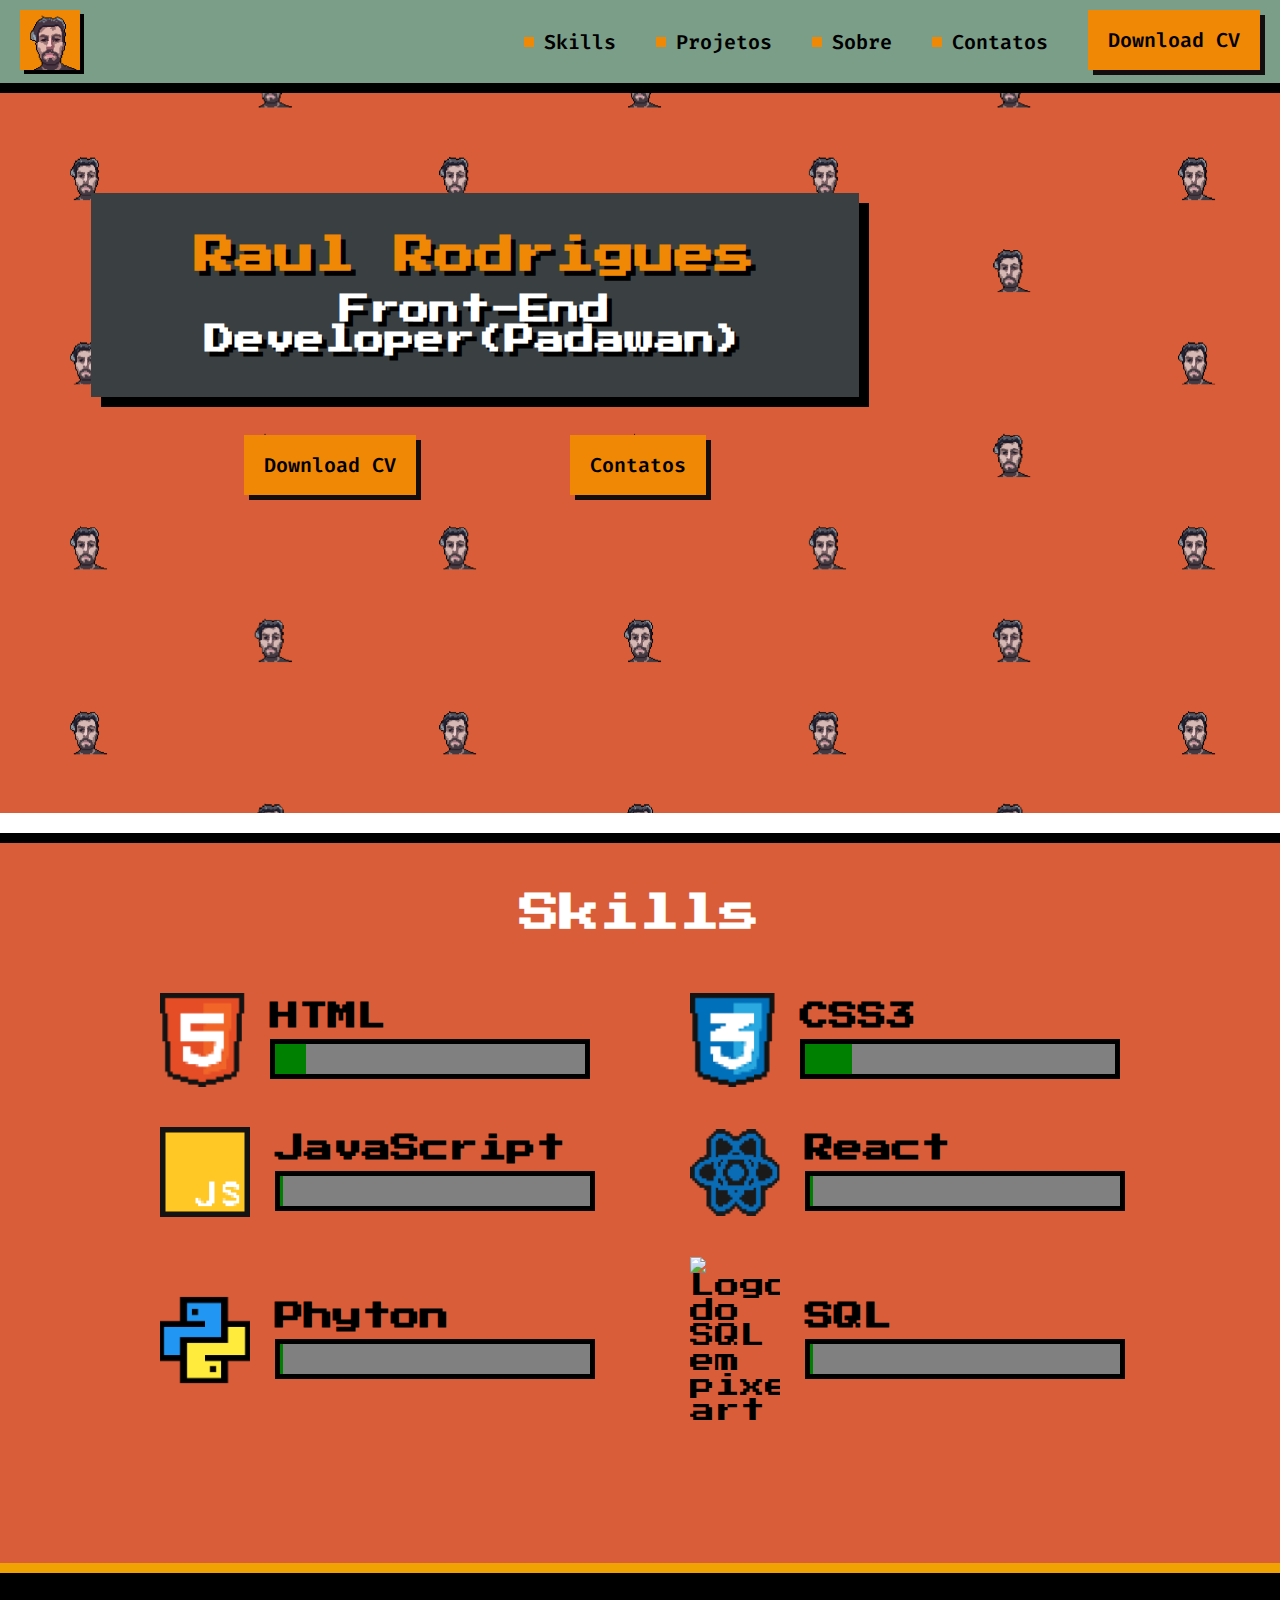
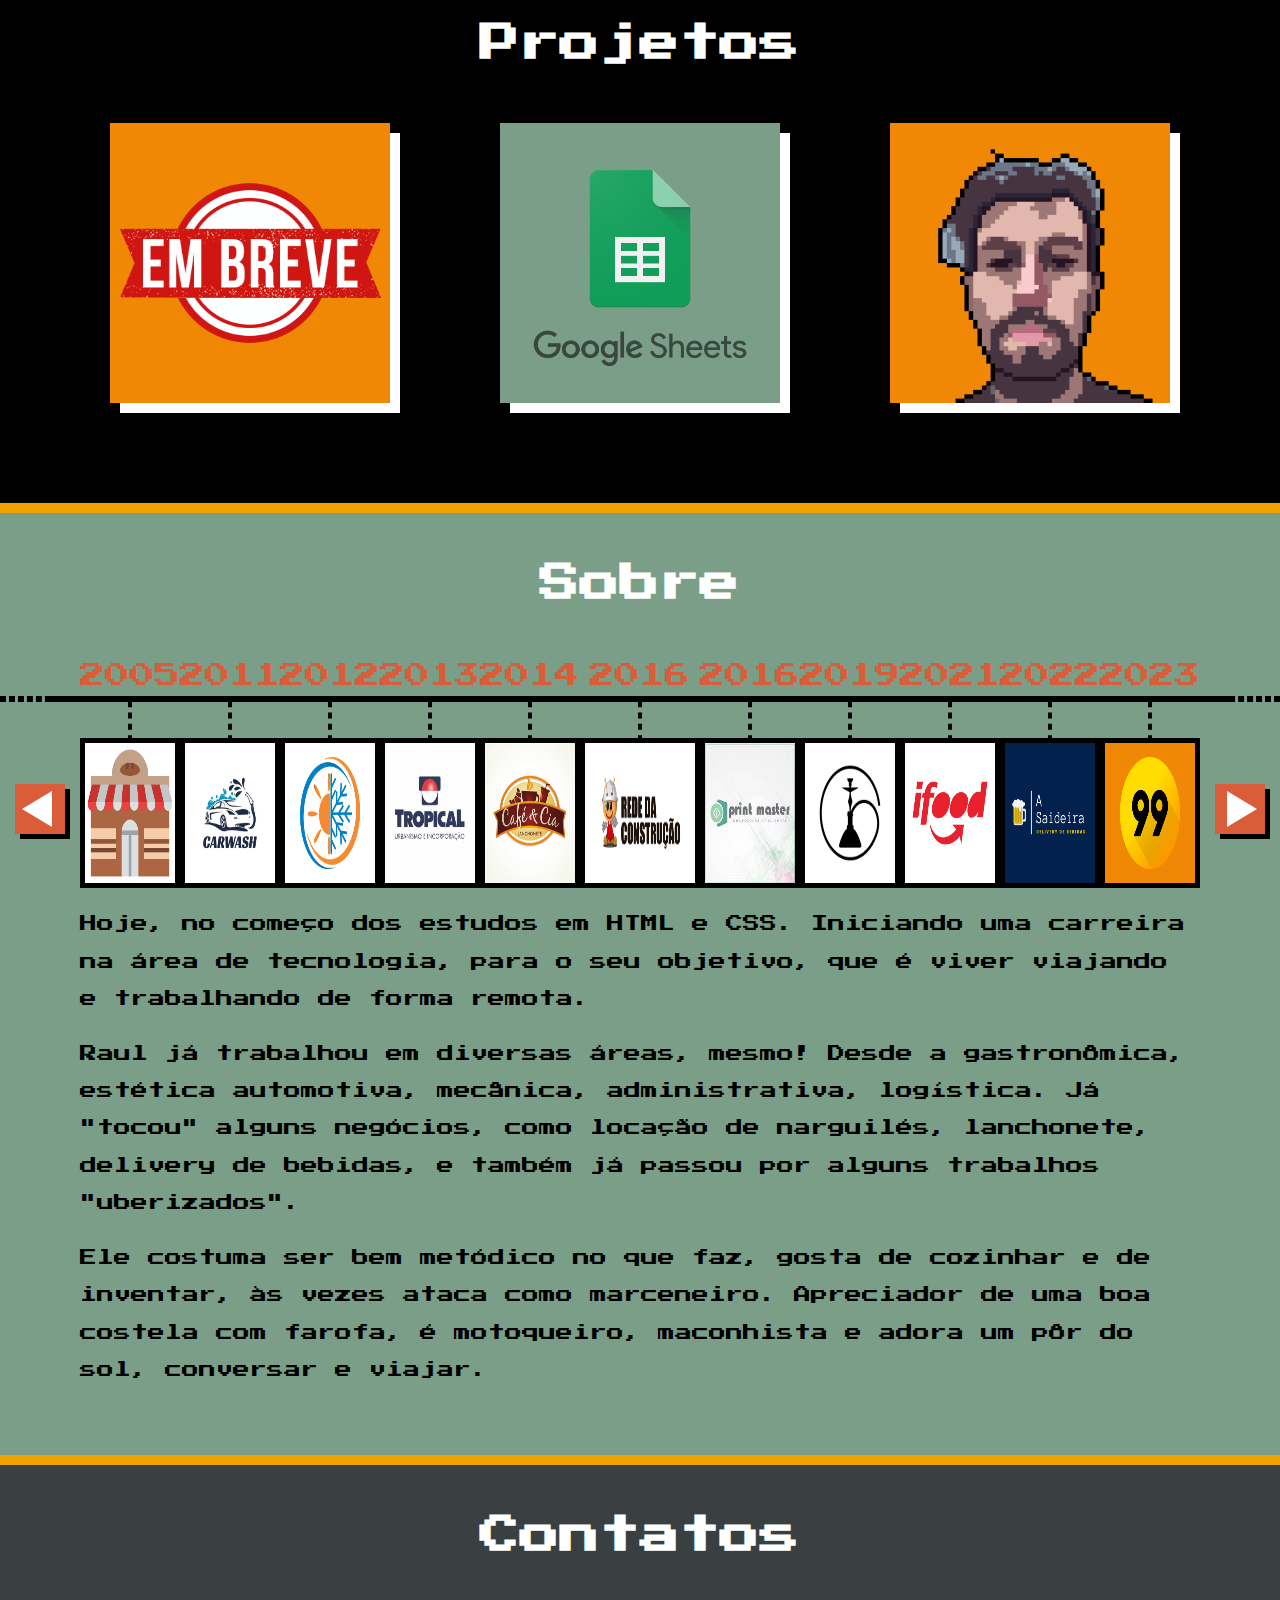
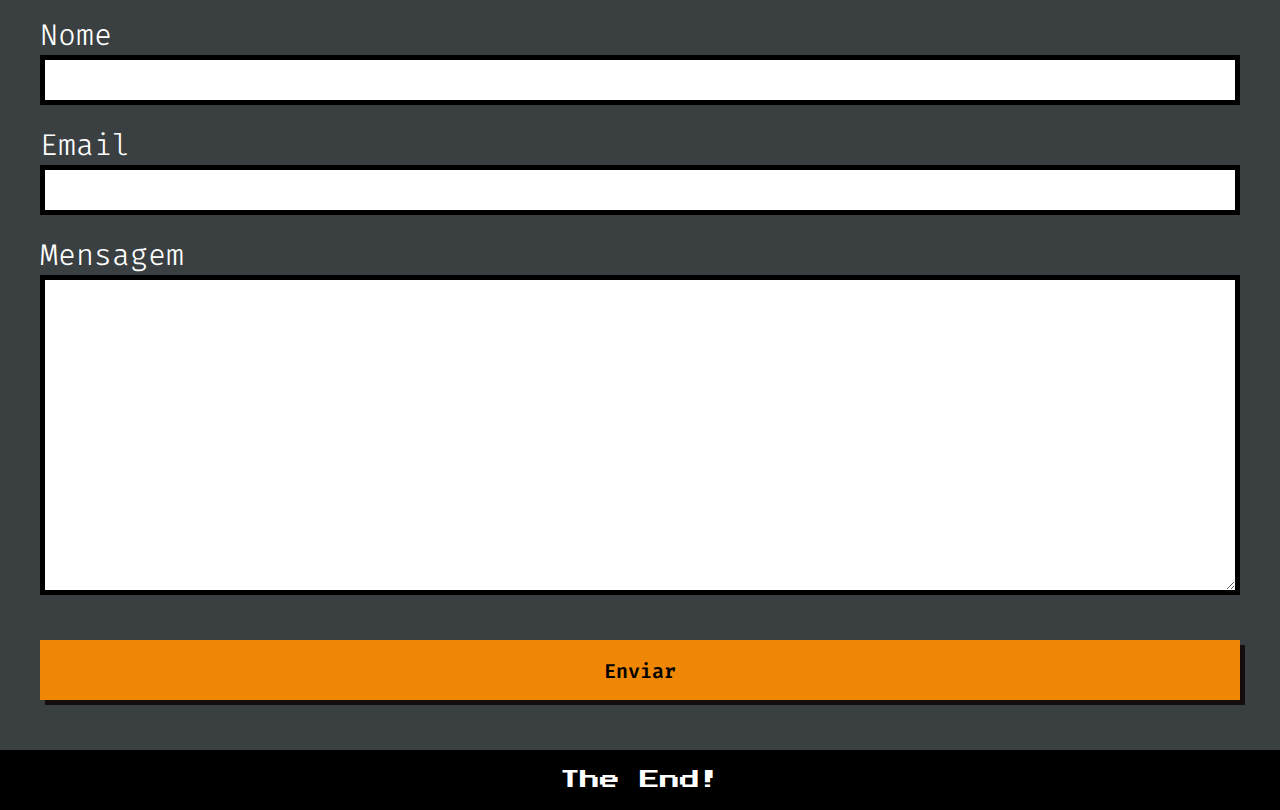
==== commit 41a3eadc: "Add SQL-skill" ====
--- a/index.html
+++ b/index.html
@@ -106,6 +106,13 @@
                     </div>
                 </article>
                 <!--skill SQL-->
+                <article class="skill-tec">
+                    <img class="icon" src="img/ico-sql.png" alt="Logo do SQL em pixel art">
+                    <div class="right">
+                        <h3 class="title">SQL</h3>
+                        <progress class="progress-bar" max="100" value="01">0%</progress>
+                    </div>
+                </article>
                 <!--skill Git-->
 
             </div>
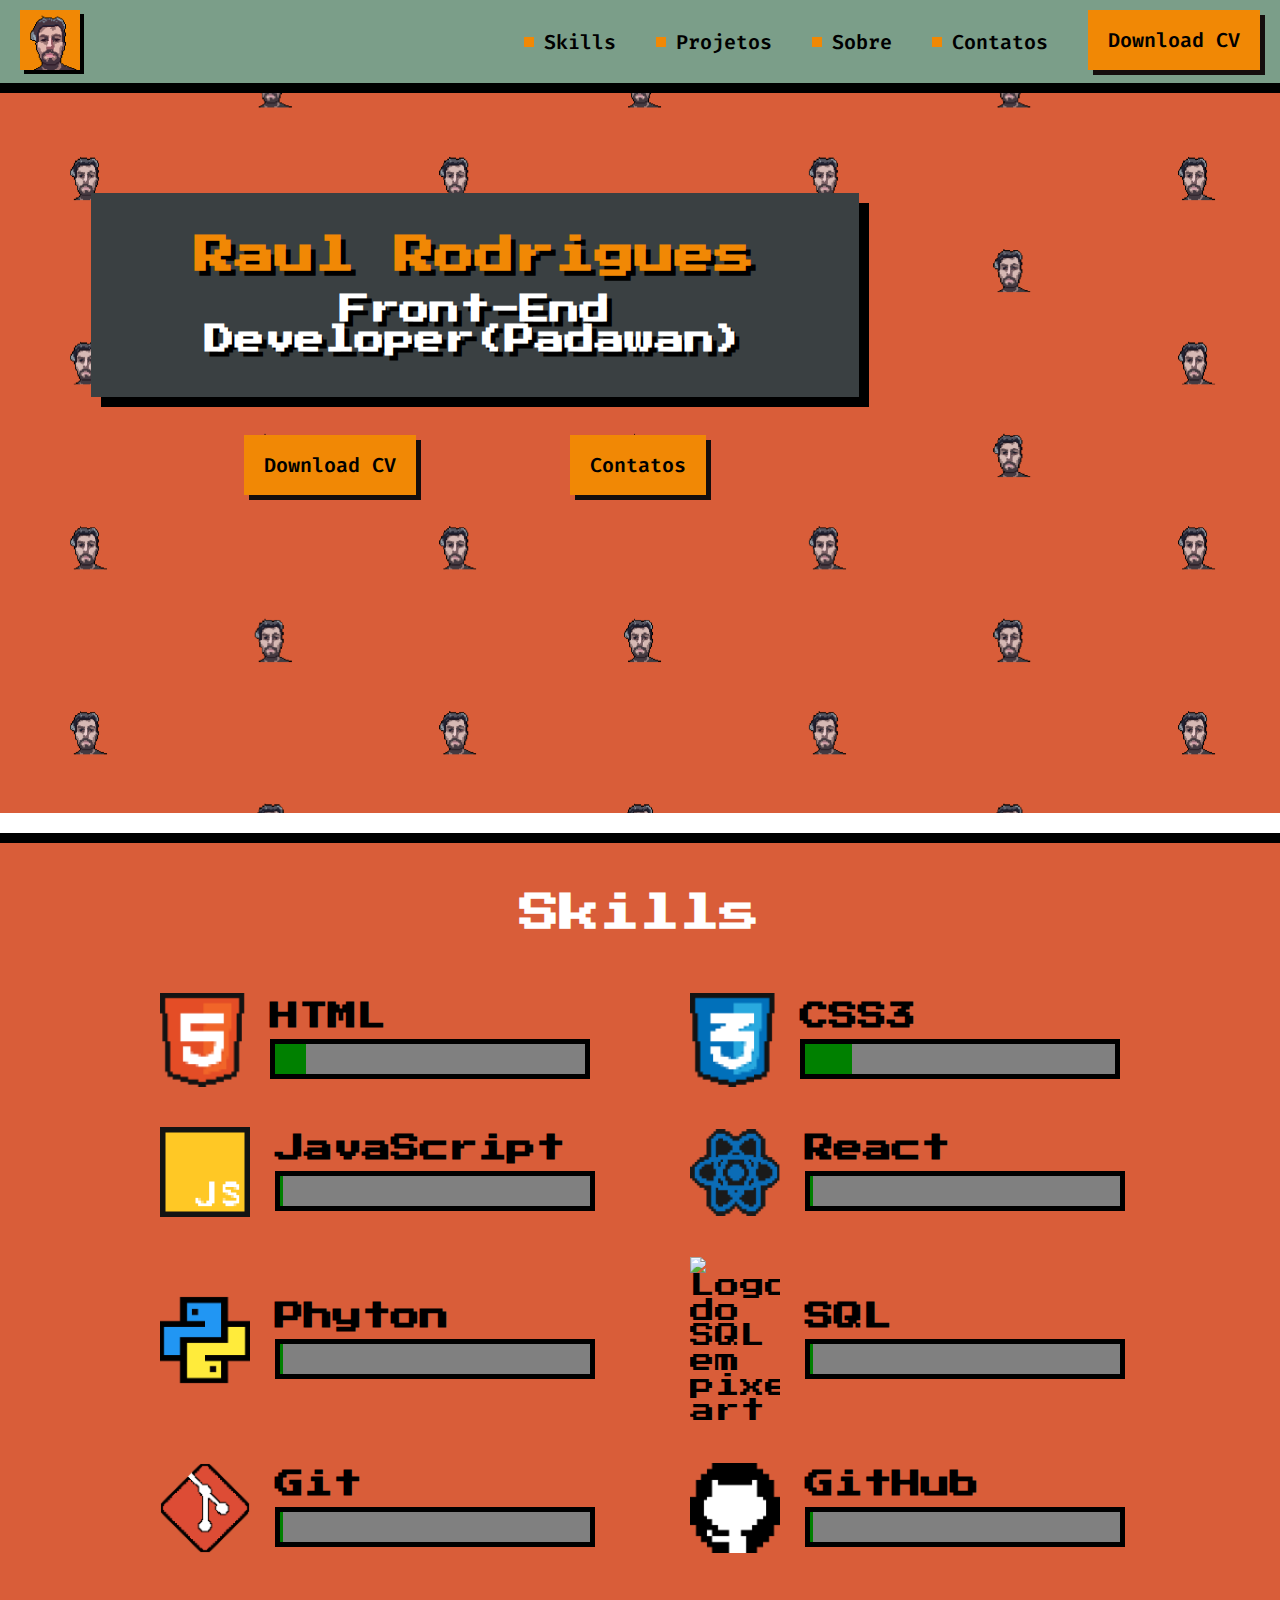
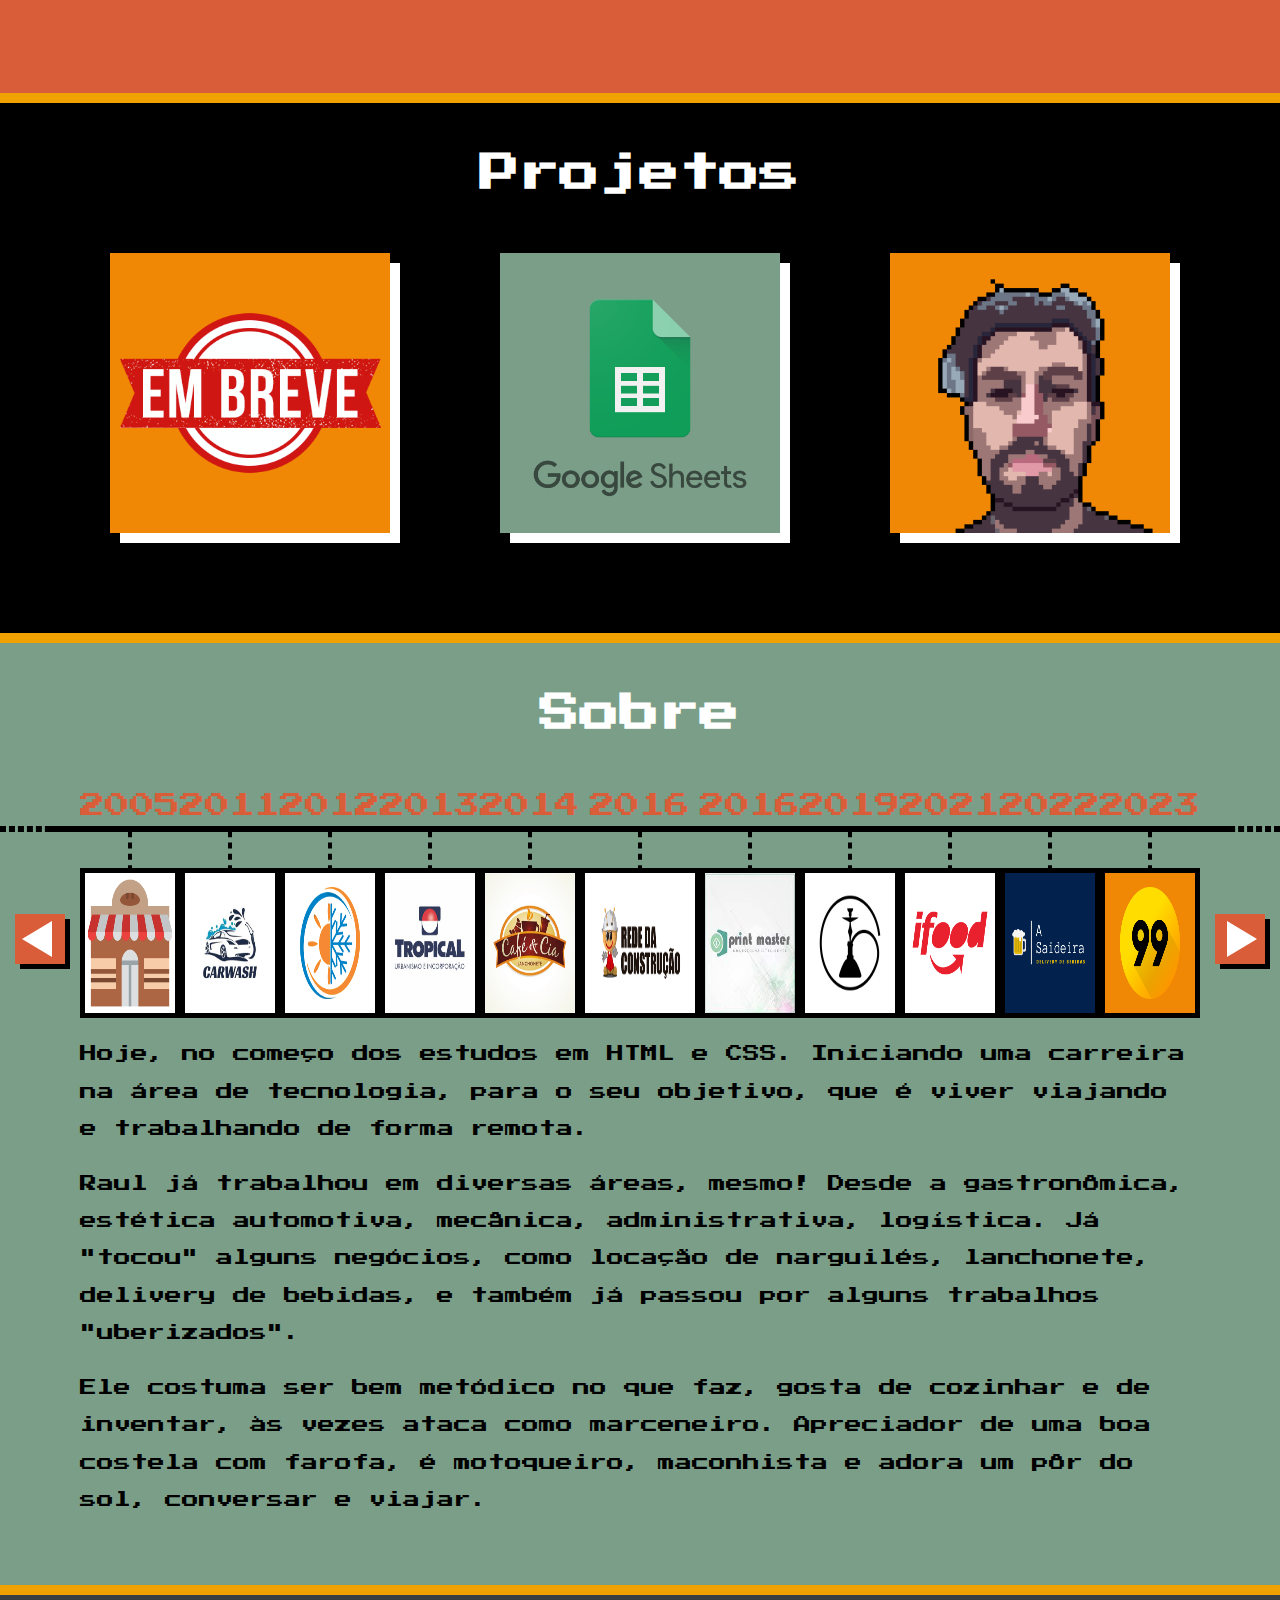
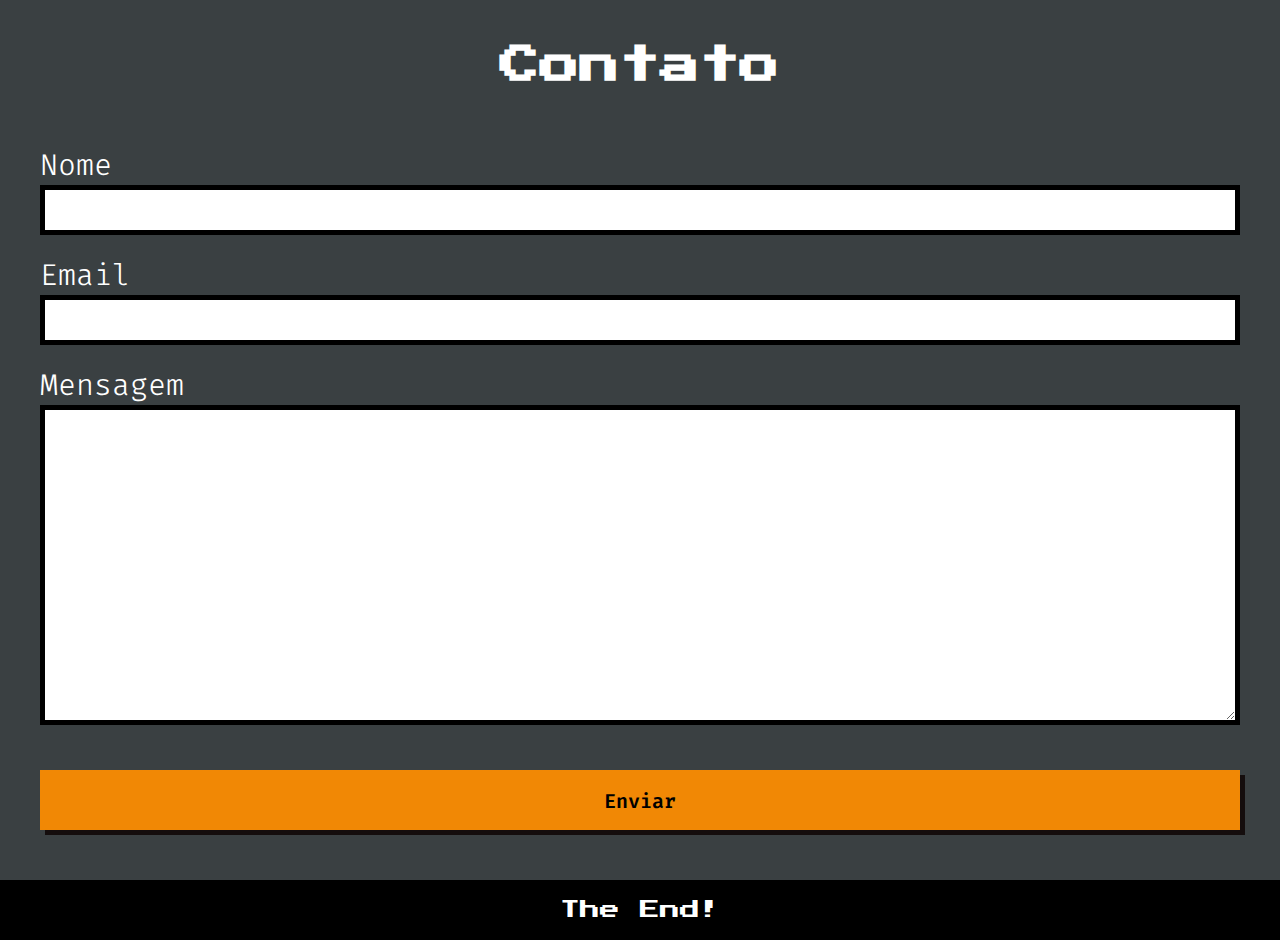
==== commit c1602517: "Add Git-skill and GitHub-skill" ====
--- a/index.html
+++ b/index.html
@@ -114,6 +114,21 @@
                     </div>
                 </article>
                 <!--skill Git-->
+                <article class="skill-tec">
+                    <img class="icon" src="img/ico-git.png" alt="Logo do Git em pixel art">
+                    <div class="right">
+                        <h3 class="title">Git</h3>
+                        <progress class="progress-bar" max="100" value="01">0%</progress>
+                    </div>
+                </article>
+                <!--skill GitHub-->
+                <article class="skill-tec">
+                    <img class="icon" src="img/ico-github.png" alt="Logo do GitHub em pixel art">
+                    <div class="right">
+                        <h3 class="title">GitHub</h3>
+                        <progress class="progress-bar" max="100" value="01">0%</progress>
+                    </div>
+                </article>
 
             </div>
         </section>
@@ -281,7 +296,7 @@
         </section>
 
         <section id="contatos" class="main-section -contatos">
-            <h2 class="main-title -second">Contatos</h2>
+            <h2 class="main-title -second">Contato</h2>
 
             <form class="main-form">
                 <label class="main-label" for="nome">Nome</label>
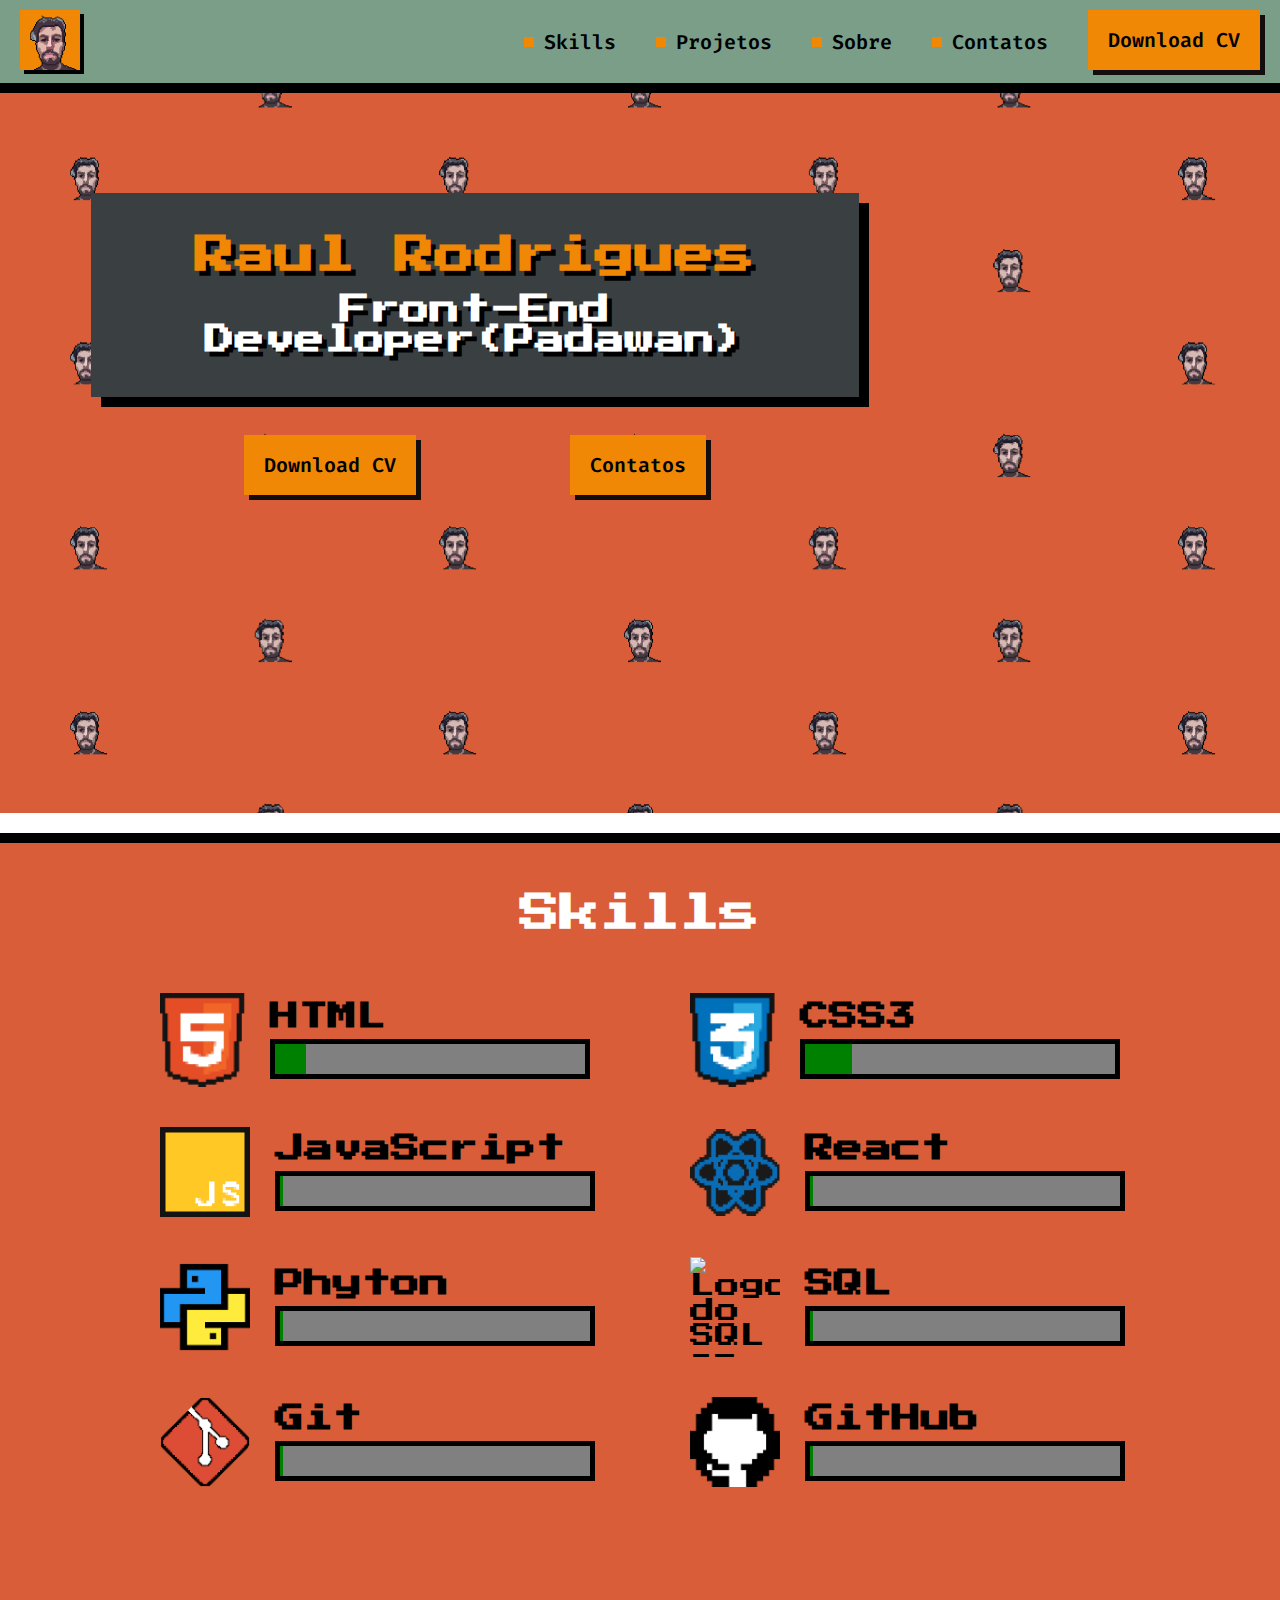
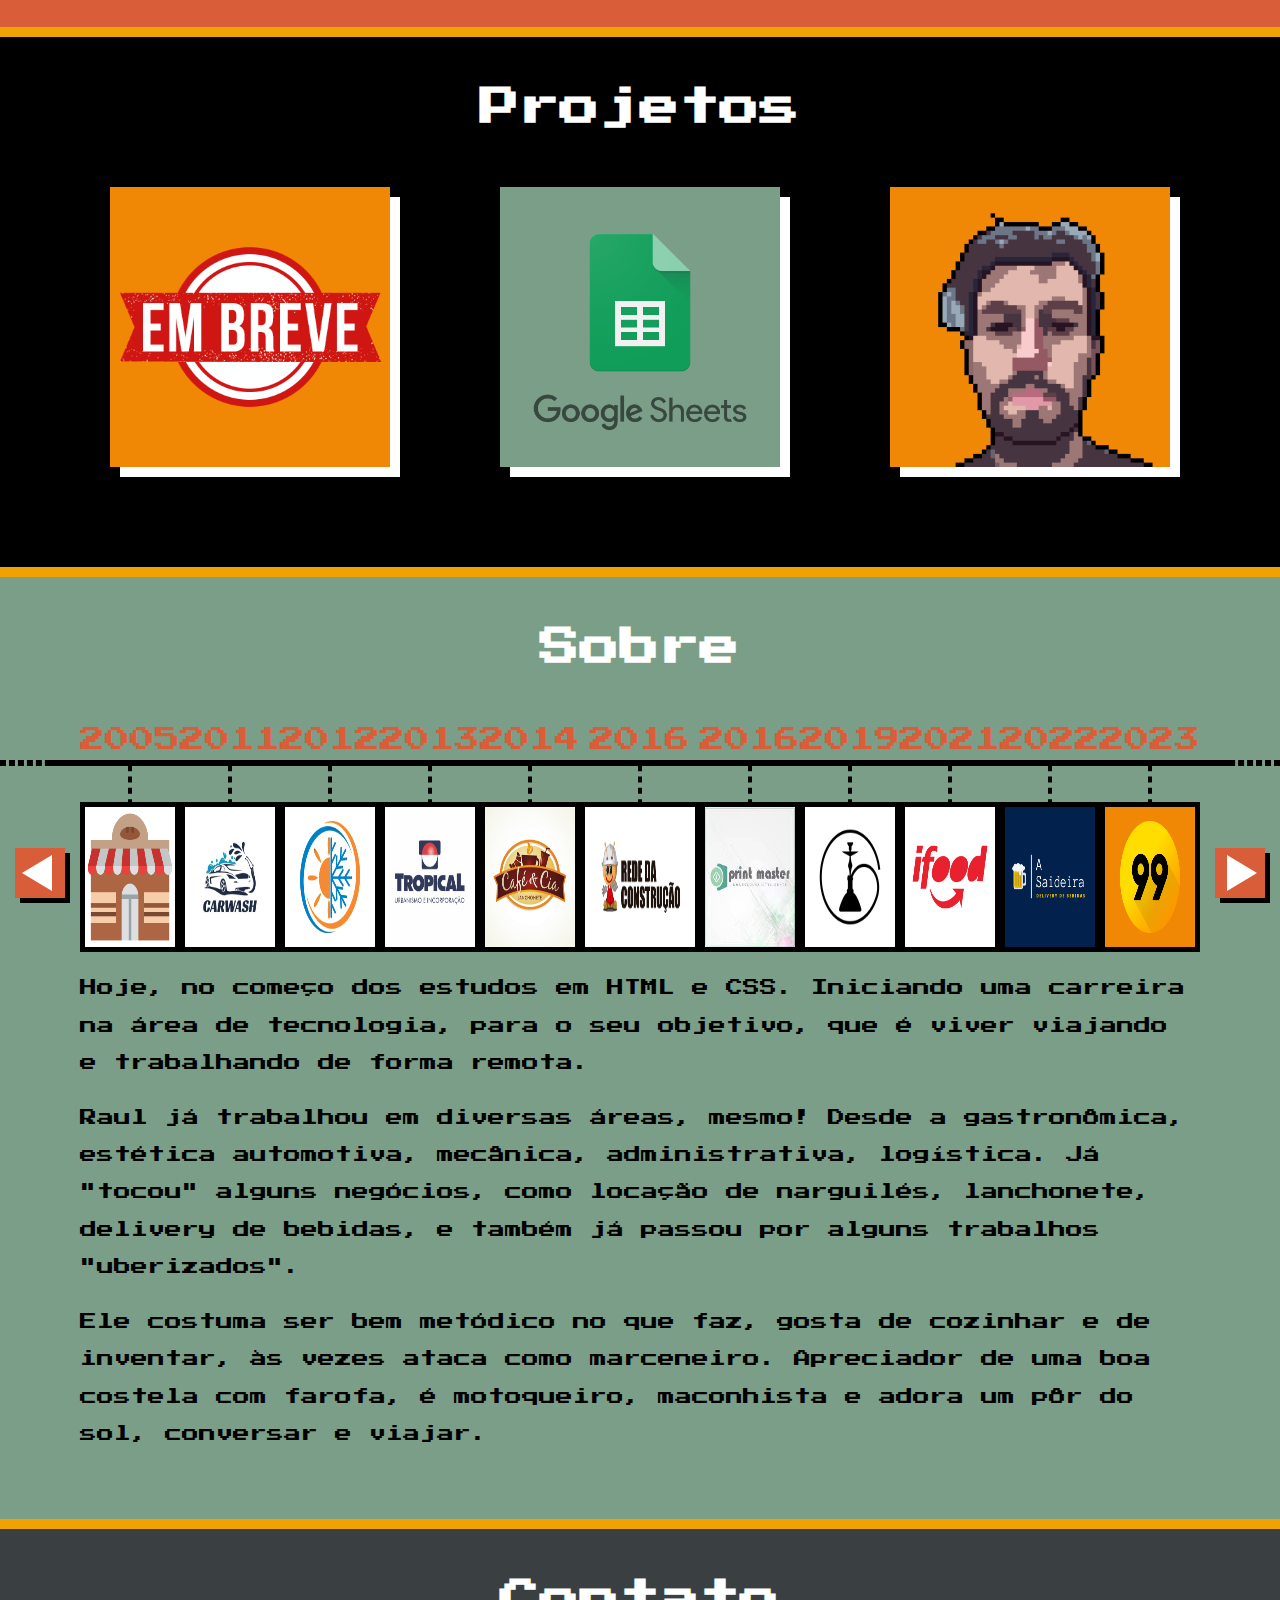
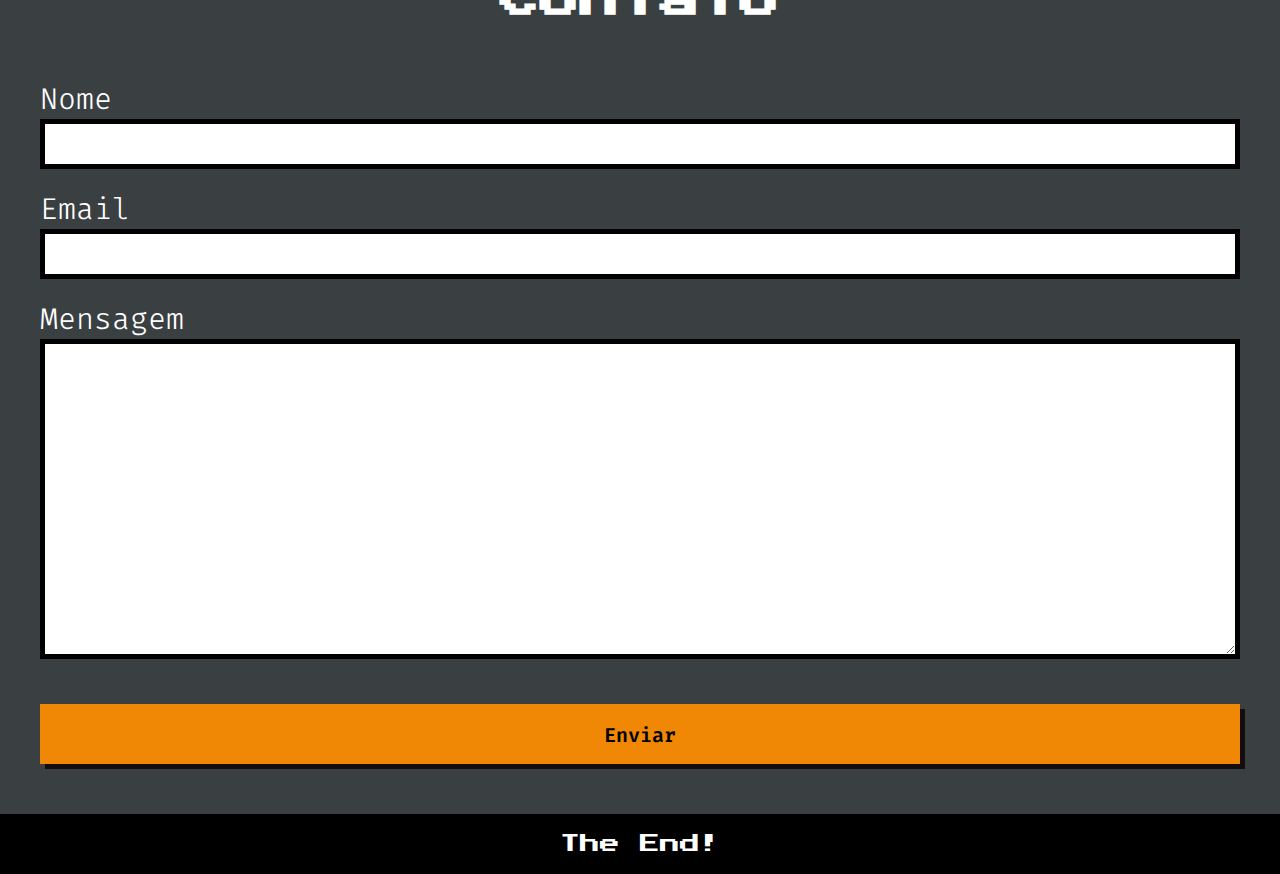
==== commit b239016a: "Change the height of the SQL-skill" ====
--- a/index.html
+++ b/index.html
@@ -107,7 +107,8 @@
                 </article>
                 <!--skill SQL-->
                 <article class="skill-tec">
-                    <img class="icon" src="img/ico-sql.png" alt="Logo do SQL em pixel art">
+                    <img class="icon" src="img/ico-sql.png" alt="Logo do SQL em pixel art"
+                    height="100px">
                     <div class="right">
                         <h3 class="title">SQL</h3>
                         <progress class="progress-bar" max="100" value="01">0%</progress>
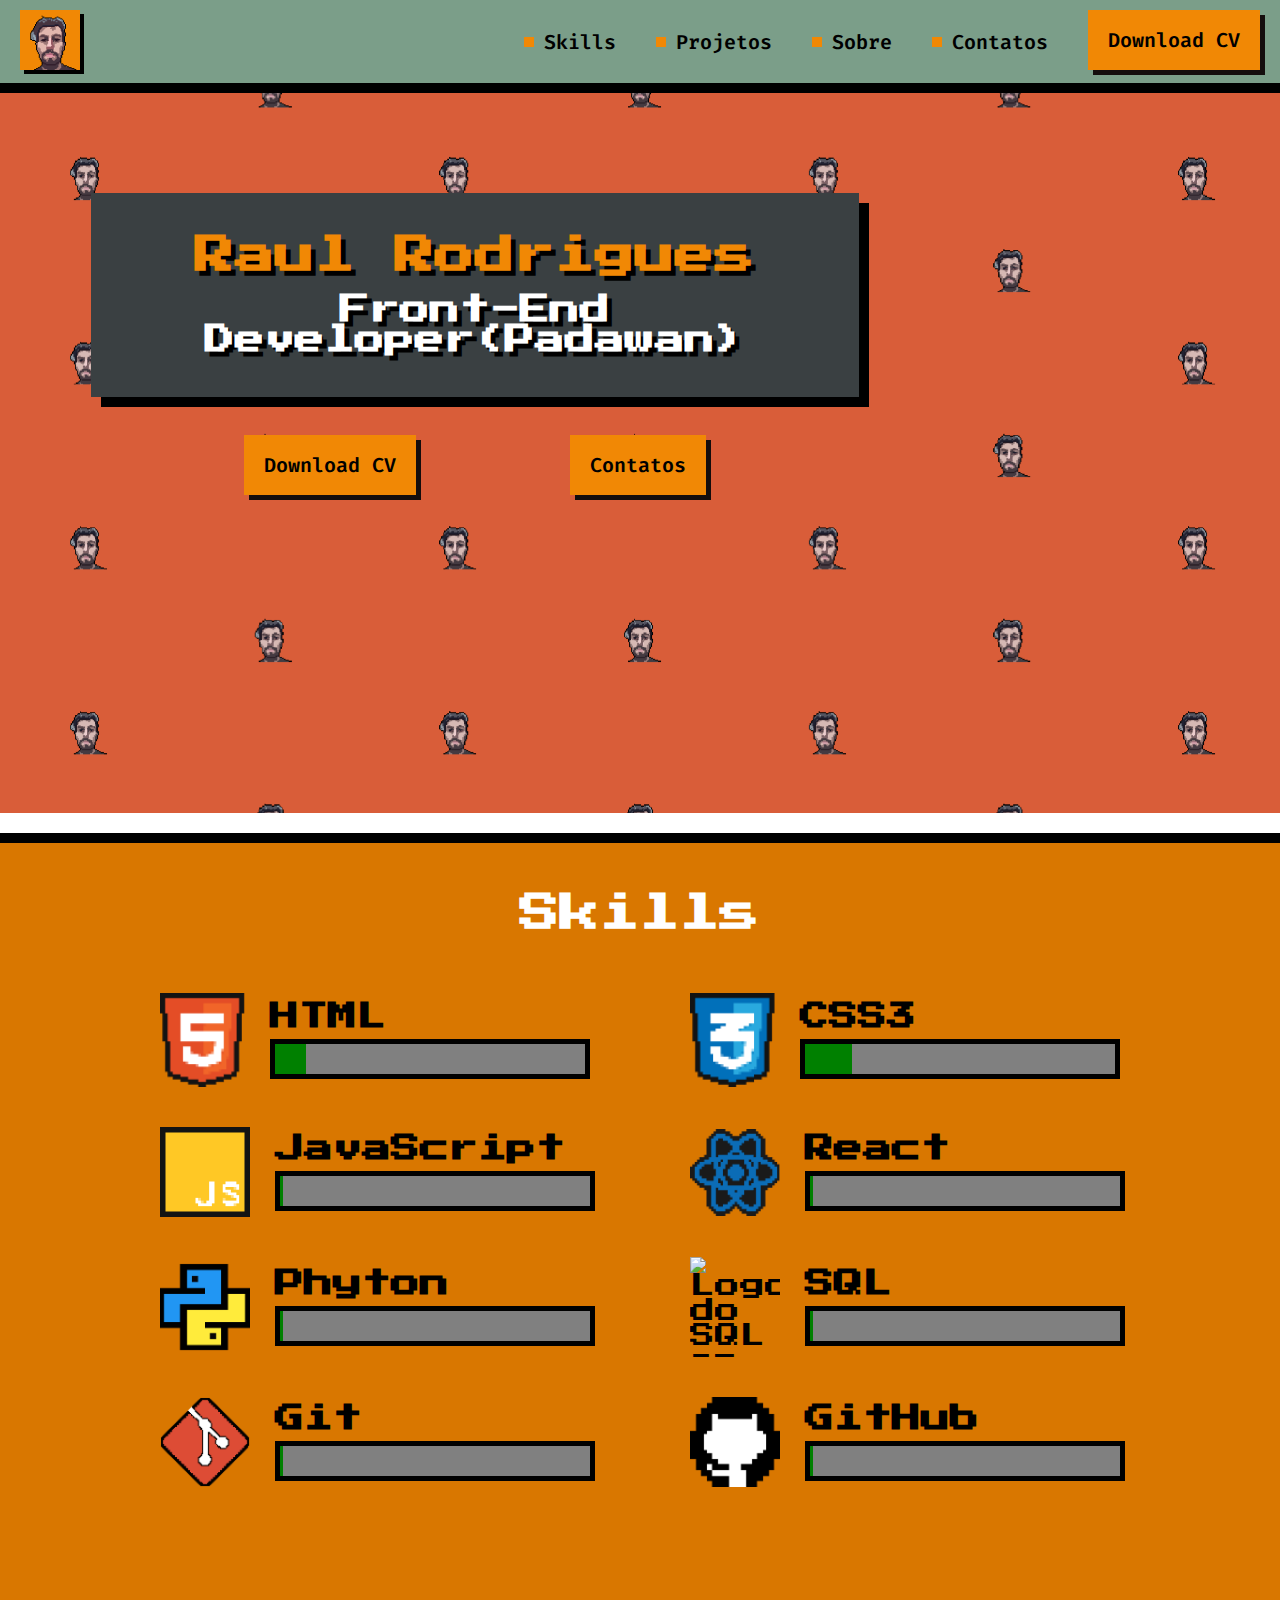
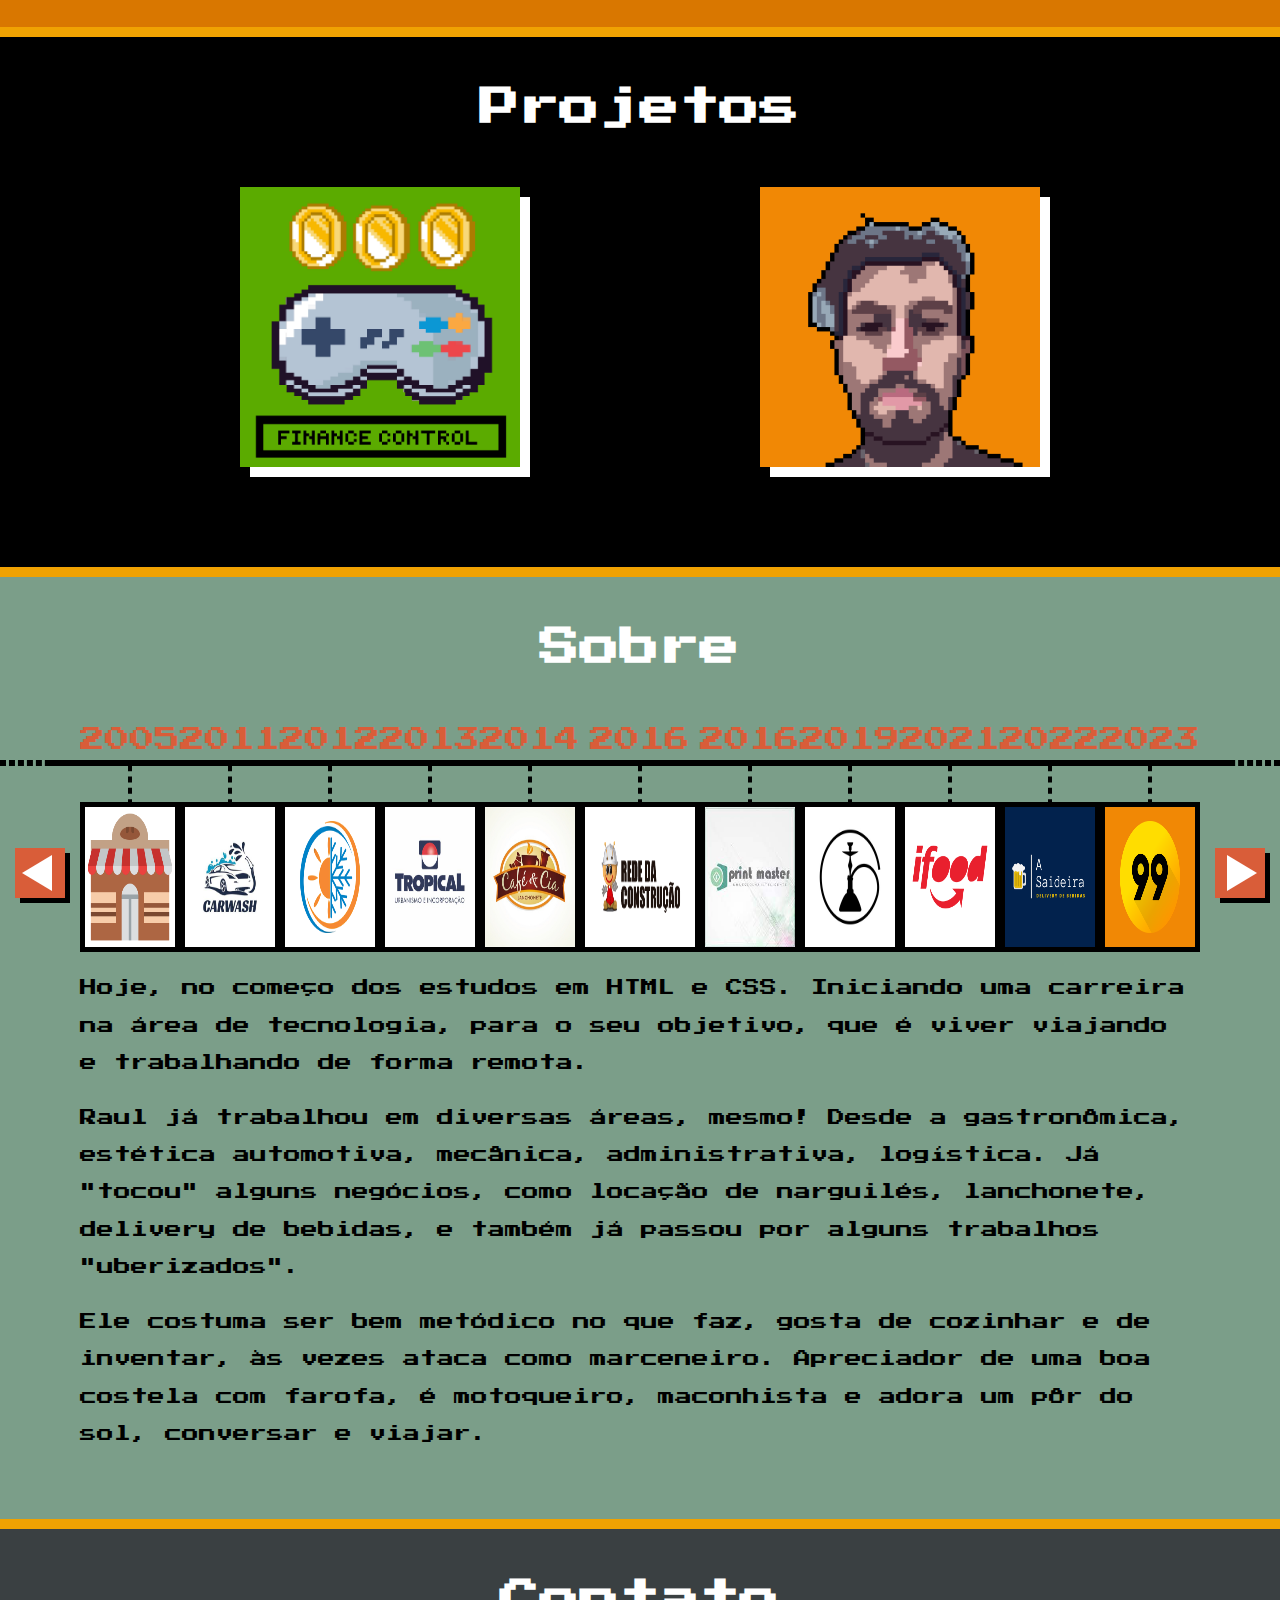
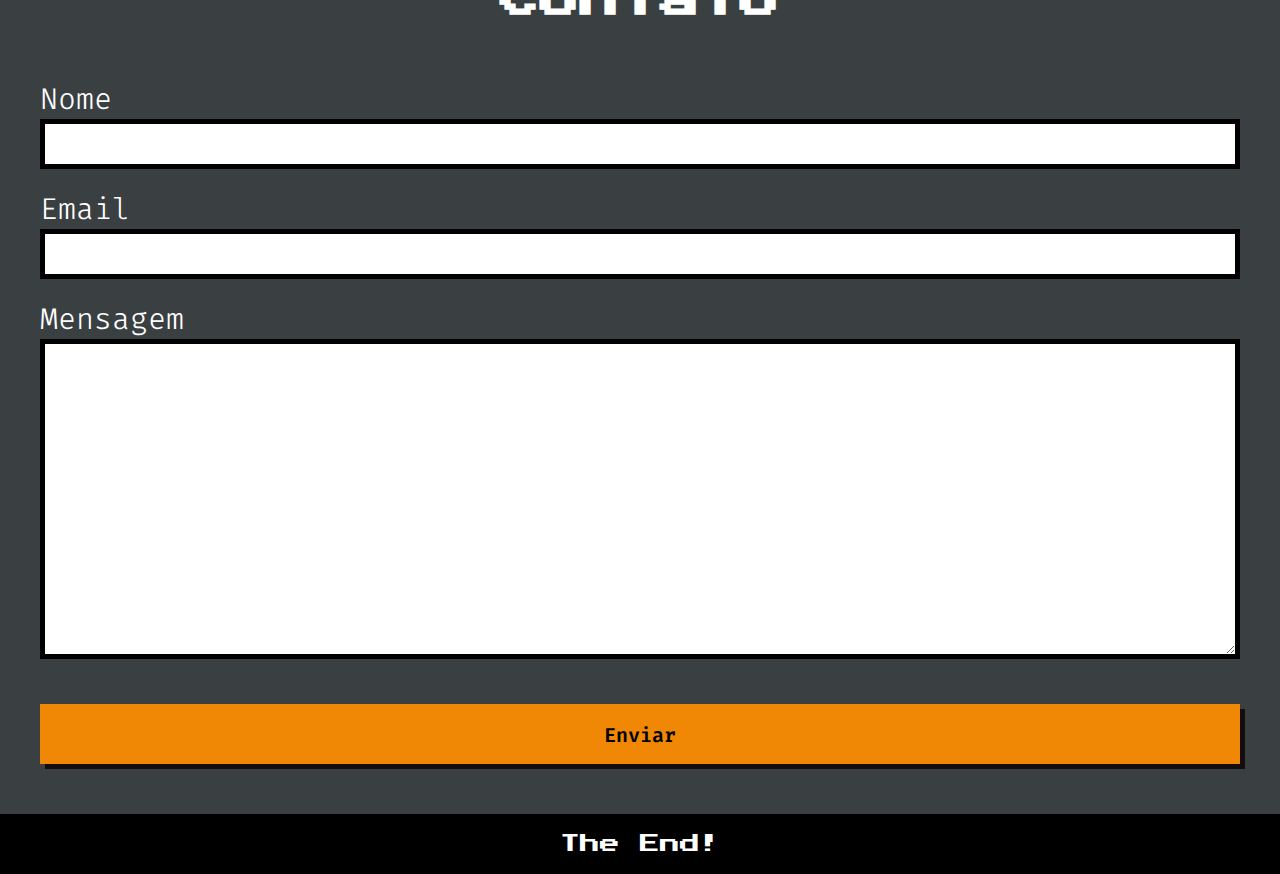
==== commit 2edb72c2: "Change the image of node-card of the section-projetos" ====
--- a/index.html
+++ b/index.html
@@ -138,15 +138,10 @@
             <h2 class="main-title -second">Projetos</h2>
 
             <div class="wrapper-card">
-                <a href="">
-                    <figure class="card-project">
-                        <img class="logo" src="img/logo-em-breve-png.png" alt="Logo em breve"
-                        width= 100% >
-                    </figure>
-                </a>
+
                 <a href="https://docs.google.com/spreadsheets/d/1uzNemwDamrxX266vYP1bfCJoZHPZT1kQfquSWmNqD5s/edit#gid=733458456" target="_blank">
                     <figure class="card-project -card-minha-planilha">
-                        <img class="logo" src="img/logo-google-planilhas.png" alt="Logo do Google Planilhas"
+                        <img class="logo" src="img/logo-google-planilhas.png" alt="Logo do controle de finanças pessoais"
                         width= 100%>
                     </figure>
                 </a>
--- a/CSS/components/main-section.css
+++ b/CSS/components/main-section.css
@@ -1,5 +1,5 @@
 .main-section.-skills {
-    background-color: #D95D39;
+    background-color: #D97700;
     padding-top: 50px;
     padding-bottom: 100px;
     border-bottom: 10px solid #F0A202;
